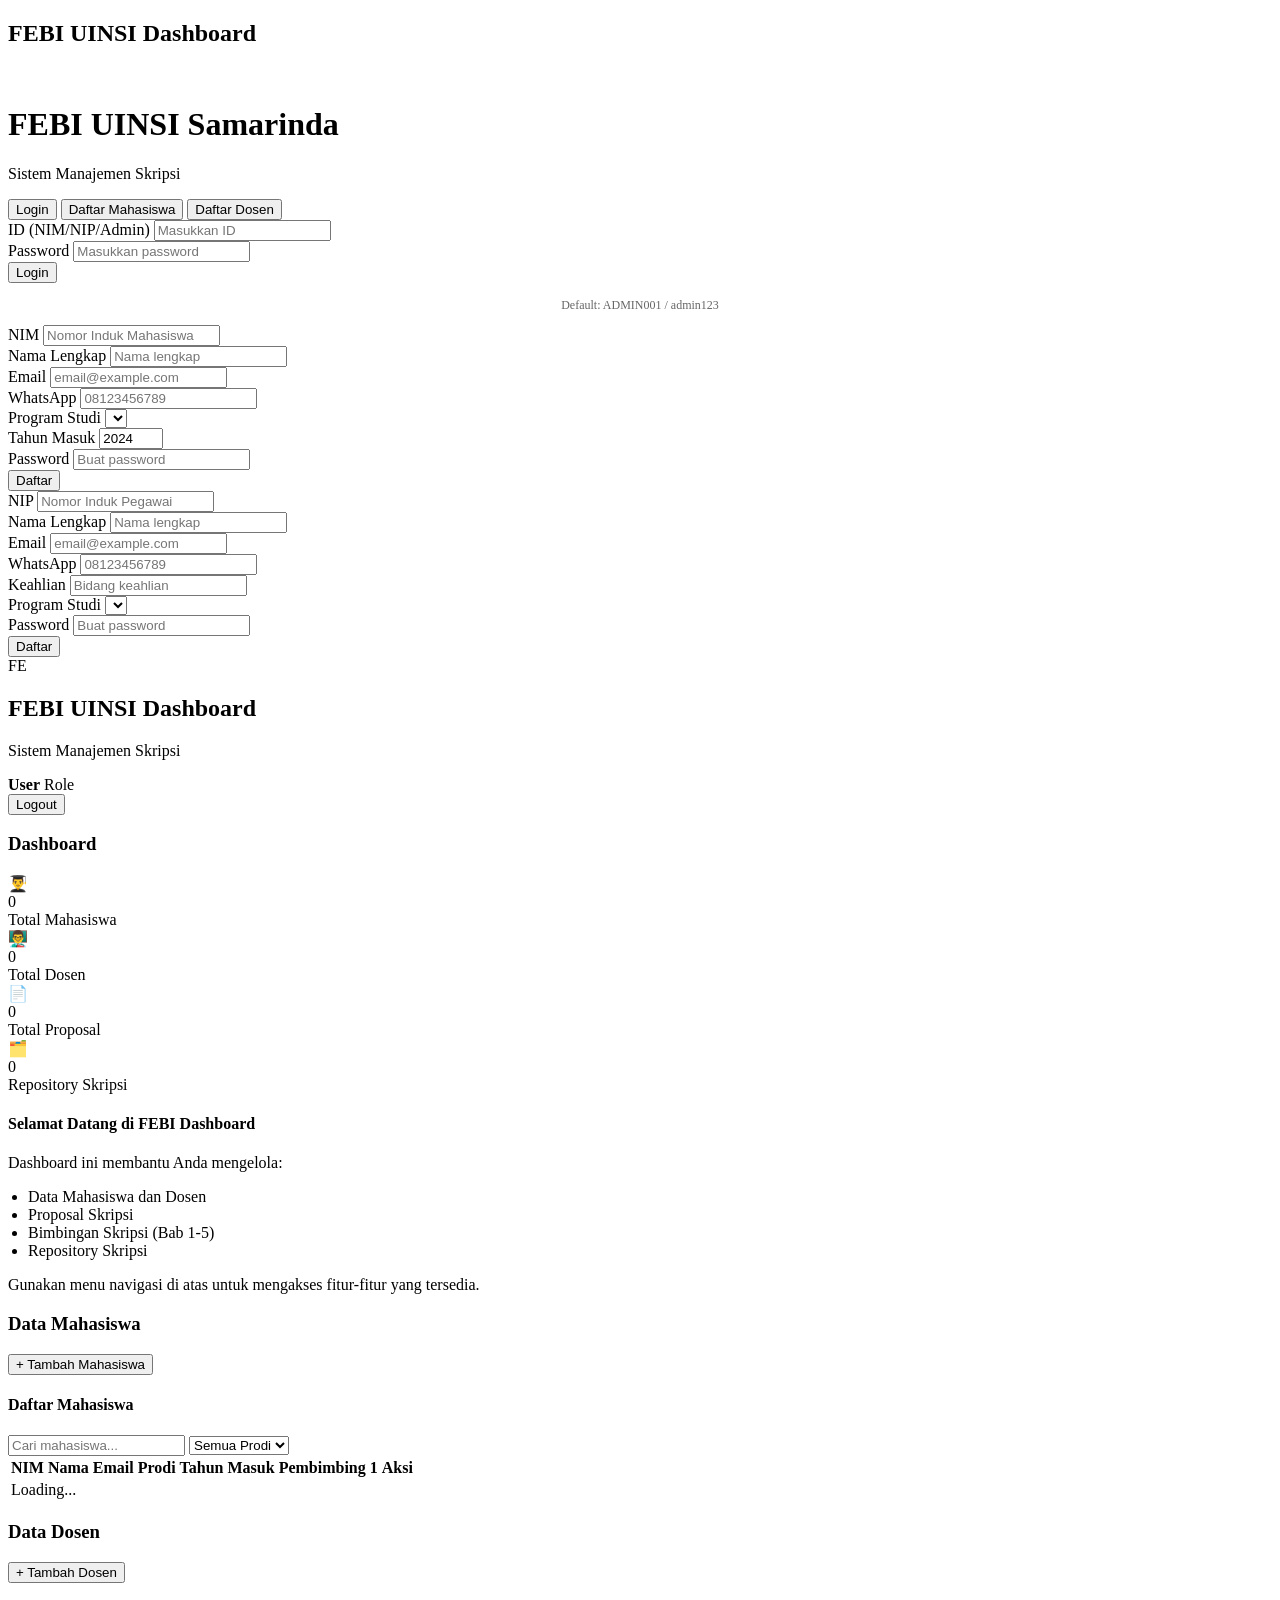
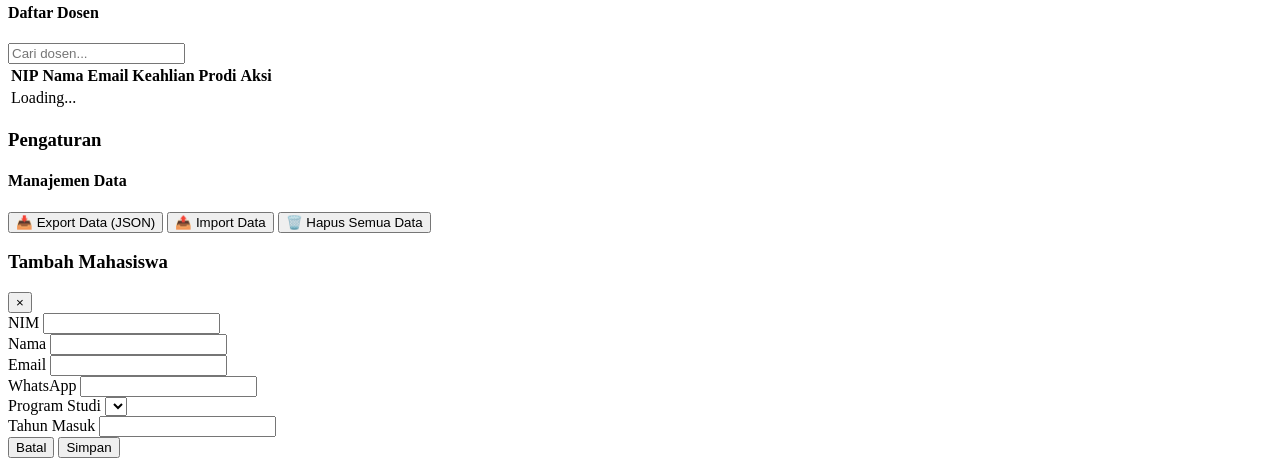
==== index.html @ d827541f "Add files via upload" ====
<!DOCTYPE html>
<html lang="id">
<head>
  <meta charset="UTF-8">
  <meta name="viewport" content="width=device-width, initial-scale=1.0">
  <title>FEBI Dashboard - Sistem Manajemen Skripsi</title>
  <link rel="stylesheet" href="css/style.css">
</head>
<body>

<!-- Loading Screen -->
<div id="loadingScreen">
  <div class="spinner"></div>
  <h2>FEBI UINSI Dashboard</h2>
  <p style="color:white; margin-top:10px;">Loading...</p>
</div>

<!-- Login Section -->
<div id="loginSection">
  <div class="login-container">
    <div class="login-header">
      <h1>FEBI UINSI Samarinda</h1>
      <p>Sistem Manajemen Skripsi</p>
    </div>
    
    <div class="login-tabs">
      <button class="tab-button active" data-tab="loginForm">Login</button>
      <button class="tab-button" data-tab="registerMahasiswaForm">Daftar Mahasiswa</button>
      <button class="tab-button" data-tab="registerDosenForm">Daftar Dosen</button>
    </div>
    
    <div class="login-content">
      <!-- Login Form -->
      <form id="loginForm" class="form-section active">
        <div id="loginAlert" class="alert"></div>
        <div class="form-group">
          <label>ID (NIM/NIP/Admin)</label>
          <input type="text" id="loginId" required placeholder="Masukkan ID">
        </div>
        <div class="form-group">
          <label>Password</label>
          <input type="password" id="loginPassword" required placeholder="Masukkan password">
        </div>
        <button type="submit" class="btn btn-primary">Login</button>
        <p style="font-size:12px; color:#666; margin-top:15px; text-align:center;">
          Default: ADMIN001 / admin123
        </p>
      </form>
      
      <!-- Register Mahasiswa Form -->
      <form id="registerMahasiswaForm" class="form-section">
        <div id="registerMahasiswaAlert" class="alert"></div>
        <div class="form-group">
          <label>NIM</label>
          <input type="text" name="id" required placeholder="Nomor Induk Mahasiswa">
        </div>
        <div class="form-group">
          <label>Nama Lengkap</label>
          <input type="text" name="nama" required placeholder="Nama lengkap">
        </div>
        <div class="form-group">
          <label>Email</label>
          <input type="email" name="email" required placeholder="email@example.com">
        </div>
        <div class="form-group">
          <label>WhatsApp</label>
          <input type="text" name="wa" required placeholder="08123456789">
        </div>
        <div class="form-group">
          <label>Program Studi</label>
          <select name="prodi" required id="prodiSelectMhs"></select>
        </div>
        <div class="form-group">
          <label>Tahun Masuk</label>
          <input type="number" name="tahunMasuk" required value="2024" min="2020" max="2030">
        </div>
        <div class="form-group">
          <label>Password</label>
          <input type="password" name="password" required placeholder="Buat password">
        </div>
        <button type="submit" class="btn btn-primary">Daftar</button>
      </form>
      
      <!-- Register Dosen Form -->
      <form id="registerDosenForm" class="form-section">
        <div id="registerDosenAlert" class="alert"></div>
        <div class="form-group">
          <label>NIP</label>
          <input type="text" name="id" required placeholder="Nomor Induk Pegawai">
        </div>
        <div class="form-group">
          <label>Nama Lengkap</label>
          <input type="text" name="nama" required placeholder="Nama lengkap">
        </div>
        <div class="form-group">
          <label>Email</label>
          <input type="email" name="email" required placeholder="email@example.com">
        </div>
        <div class="form-group">
          <label>WhatsApp</label>
          <input type="text" name="wa" required placeholder="08123456789">
        </div>
        <div class="form-group">
          <label>Keahlian</label>
          <input type="text" name="keahlian" required placeholder="Bidang keahlian">
        </div>
        <div class="form-group">
          <label>Program Studi</label>
          <select name="prodi" required id="prodiSelectDosen"></select>
        </div>
        <div class="form-group">
          <label>Password</label>
          <input type="password" name="password" required placeholder="Buat password">
        </div>
        <button type="submit" class="btn btn-primary">Daftar</button>
      </form>
    </div>
  </div>
</div>

<!-- Dashboard Section -->
<div id="dashboardSection">
  <!-- Header -->
  <div class="dashboard-header">
    <div class="header-content">
      <div class="header-left">
        <div class="logo">FE</div>
        <div class="header-title">
          <h2>FEBI UINSI Dashboard</h2>
          <p>Sistem Manajemen Skripsi</p>
        </div>
      </div>
      <div class="header-right">
        <div class="user-info">
          <strong id="userName">User</strong>
          <span id="userRole">Role</span>
        </div>
        <button class="btn btn-danger btn-sm" id="logoutBtn">Logout</button>
      </div>
    </div>
  </div>
  
  <!-- Navigation -->
  <div class="dashboard-nav">
    <div class="nav-content">
      <ul class="nav-menu" id="navMenu">
        <!-- Dynamic menu items -->
      </ul>
    </div>
  </div>
  
  <!-- Main Content -->
  <div class="dashboard-main">
    
    <!-- Home Section -->
    <div id="section-home" class="content-section active">
      <div class="section-header">
        <h3>Dashboard</h3>
      </div>
      
      <div class="stats-grid">
        <div class="stat-card">
          <div class="stat-header">
            <div class="stat-icon primary">👨‍🎓</div>
          </div>
          <div class="stat-value" id="statMahasiswa">0</div>
          <div class="stat-label">Total Mahasiswa</div>
        </div>
        
        <div class="stat-card">
          <div class="stat-header">
            <div class="stat-icon success">👨‍🏫</div>
          </div>
          <div class="stat-value" id="statDosen">0</div>
          <div class="stat-label">Total Dosen</div>
        </div>
        
        <div class="stat-card">
          <div class="stat-header">
            <div class="stat-icon info">📄</div>
          </div>
          <div class="stat-value" id="statProposal">0</div>
          <div class="stat-label">Total Proposal</div>
        </div>
        
        <div class="stat-card">
          <div class="stat-header">
            <div class="stat-icon primary">🗂️</div>
          </div>
          <div class="stat-value" id="statRepository">0</div>
          <div class="stat-label">Repository Skripsi</div>
        </div>
      </div>
      
      <div class="card">
        <div class="card-header">
          <h4>Selamat Datang di FEBI Dashboard</h4>
        </div>
        <div class="card-body">
          <p>Dashboard ini membantu Anda mengelola:</p>
          <ul style="margin:15px 0; padding-left:20px;">
            <li>Data Mahasiswa dan Dosen</li>
            <li>Proposal Skripsi</li>
            <li>Bimbingan Skripsi (Bab 1-5)</li>
            <li>Repository Skripsi</li>
          </ul>
          <p>Gunakan menu navigasi di atas untuk mengakses fitur-fitur yang tersedia.</p>
        </div>
      </div>
    </div>
    
    <!-- Mahasiswa Section -->
    <div id="section-mahasiswa" class="content-section">
      <div class="section-header">
        <h3>Data Mahasiswa</h3>
        <button class="btn btn-primary" onclick="addMahasiswa()">+ Tambah Mahasiswa</button>
      </div>
      
      <div class="card">
        <div class="card-header">
          <h4>Daftar Mahasiswa</h4>
        </div>
        <div class="card-body">
          <div class="search-bar">
            <input type="text" placeholder="Cari mahasiswa..." id="searchMahasiswa">
            <select id="filterProdi">
              <option value="">Semua Prodi</option>
            </select>
          </div>
          
          <div class="table-responsive">
            <table>
              <thead>
                <tr>
                  <th>NIM</th>
                  <th>Nama</th>
                  <th>Email</th>
                  <th>Prodi</th>
                  <th>Tahun Masuk</th>
                  <th>Pembimbing 1</th>
                  <th>Aksi</th>
                </tr>
              </thead>
              <tbody id="mahasiswaTableBody">
                <tr><td colspan="7" class="text-center">Loading...</td></tr>
              </tbody>
            </table>
          </div>
        </div>
      </div>
    </div>
    
    <!-- Dosen Section -->
    <div id="section-dosen" class="content-section">
      <div class="section-header">
        <h3>Data Dosen</h3>
        <button class="btn btn-primary" onclick="addDosen()">+ Tambah Dosen</button>
      </div>
      
      <div class="card">
        <div class="card-header">
          <h4>Daftar Dosen</h4>
        </div>
        <div class="card-body">
          <div class="search-bar">
            <input type="text" placeholder="Cari dosen..." id="searchDosen">
          </div>
          
          <div class="table-responsive">
            <table>
              <thead>
                <tr>
                  <th>NIP</th>
                  <th>Nama</th>
                  <th>Email</th>
                  <th>Keahlian</th>
                  <th>Prodi</th>
                  <th>Aksi</th>
                </tr>
              </thead>
              <tbody id="dosenTableBody">
                <tr><td colspan="6" class="text-center">Loading...</td></tr>
              </tbody>
            </table>
          </div>
        </div>
      </div>
    </div>
    
    <!-- Settings Section -->
    <div id="section-settings" class="content-section">
      <div class="section-header">
        <h3>Pengaturan</h3>
      </div>
      
      <div class="card">
        <div class="card-header">
          <h4>Manajemen Data</h4>
        </div>
        <div class="card-body">
          <button class="btn btn-success mb-2" onclick="exportData()">📥 Export Data (JSON)</button>
          <button class="btn btn-primary mb-2" onclick="importData()">📤 Import Data</button>
          <button class="btn btn-danger" onclick="clearAllData()">🗑️ Hapus Semua Data</button>
          <input type="file" id="importFile" accept=".json" style="display:none;" onchange="handleImport(event)">
        </div>
      </div>
    </div>
    
  </div>
</div>

<!-- Modals -->
<div id="mahasiswaModal" class="modal">
  <div class="modal-content">
    <div class="modal-header">
      <h3 id="mahasiswaModalTitle">Tambah Mahasiswa</h3>
      <button class="close-modal" onclick="hideModal('mahasiswaModal')">×</button>
    </div>
    <form id="mahasiswaForm">
      <div class="modal-body">
        <div class="form-group">
          <label>NIM</label>
          <input type="text" name="nim" required>
        </div>
        <div class="form-group">
          <label>Nama</label>
          <input type="text" name="nama" required>
        </div>
        <div class="form-group">
          <label>Email</label>
          <input type="email" name="email" required>
        </div>
        <div class="form-group">
          <label>WhatsApp</label>
          <input type="text" name="wa" required>
        </div>
        <div class="form-group">
          <label>Program Studi</label>
          <select name="prodi" required id="prodiSelectModal"></select>
        </div>
        <div class="form-group">
          <label>Tahun Masuk</label>
          <input type="number" name="tahunMasuk" required>
        </div>
      </div>
      <div class="modal-footer">
        <button type="button" class="btn btn-secondary" onclick="hideModal('mahasiswaModal')">Batal</button>
        <button type="submit" class="btn btn-primary">Simpan</button>
      </div>
    </form>
  </div>
</div>

<!-- Scripts -->
<script src="js/config.js"></script>
<script src="js/storage.js"></script>
<script src="js/app.js"></script>
<script>
// Populate program studi dropdowns
document.addEventListener('DOMContentLoaded', () => {
  const selects = ['prodiSelectMhs', 'prodiSelectDosen', 'prodiSelectModal', 'filterProdi'];
  selects.forEach(id => {
    const select = document.getElementById(id);
    if (select && id !== 'filterProdi') {
      CONFIG.programs.forEach(prog => {
        const option = document.createElement('option');
        option.value = prog;
        option.textContent = prog;
        select.appendChild(option);
      });
    } else if (select && id === 'filterProdi') {
      CONFIG.programs.forEach(prog => {
        const option = document.createElement('option');
        option.value = prog;
        option.textContent = prog;
        select.appendChild(option);
      });
    }
  });
});

// Export/Import functions
function exportData() {
  storage.exportJSON();
}

function importData() {
  document.getElementById('importFile').click();
}

async function handleImport(event) {
  const file = event.target.files[0];
  if (!file) return;
  
  try {
    await storage.importJSON(file);
    alert('Data berhasil diimport!');
    location.reload();
  } catch (error) {
    alert('Error import data: ' + error.message);
  }
}

function clearAllData() {
  if (confirm('PERINGATAN: Ini akan menghapus SEMUA data! Yakin?')) {
    if (confirm('Konfirmasi sekali lagi. Data tidak bisa dikembalikan!')) {
      storage.clear();
      alert('Semua data telah dihapus. Halaman akan reload.');
      location.reload();
    }
  }
}
</script>

</body>
</html>
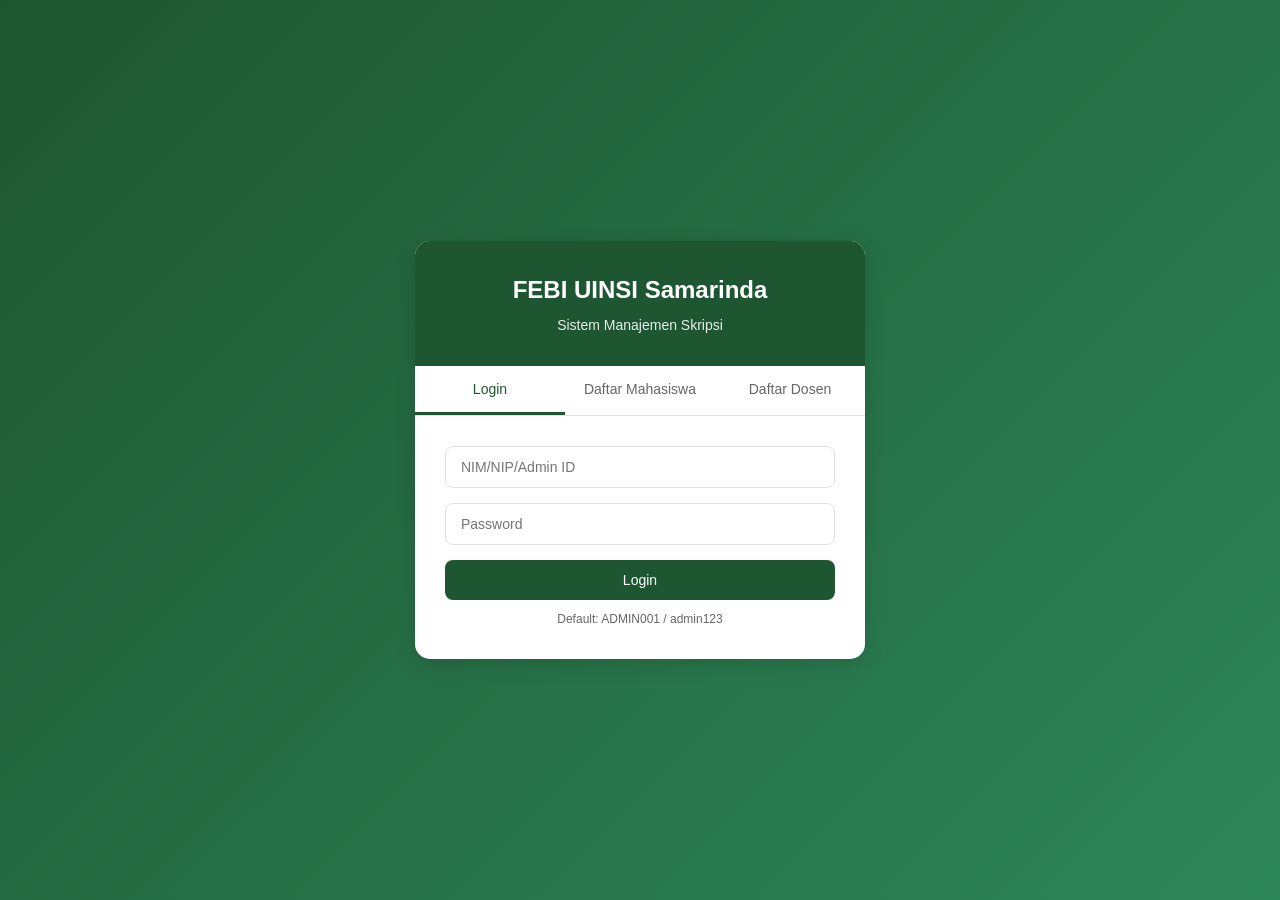
==== commit 8c6a4a0e: "Add files via upload" ====
--- a/index.html
+++ b/index.html
@@ -1,416 +1,239 @@
 <!DOCTYPE html>
 <html lang="id">
 <head>
-  <meta charset="UTF-8">
-  <meta name="viewport" content="width=device-width, initial-scale=1.0">
-  <title>FEBI Dashboard - Sistem Manajemen Skripsi</title>
-  <link rel="stylesheet" href="css/style.css">
+<meta charset="UTF-8">
+<meta name="viewport" content="width=device-width, initial-scale=1.0">
+<title>FEBI Dashboard - Sistem Manajemen Skripsi</title>
+<link rel="stylesheet" href="style.css">
 </head>
 <body>
 
-<!-- Loading Screen -->
-<div id="loadingScreen">
-  <div class="spinner"></div>
-  <h2>FEBI UINSI Dashboard</h2>
-  <p style="color:white; margin-top:10px;">Loading...</p>
-</div>
-
-<!-- Login Section -->
-<div id="loginSection">
-  <div class="login-container">
-    <div class="login-header">
-      <h1>FEBI UINSI Samarinda</h1>
-      <p>Sistem Manajemen Skripsi</p>
-    </div>
-    
-    <div class="login-tabs">
-      <button class="tab-button active" data-tab="loginForm">Login</button>
-      <button class="tab-button" data-tab="registerMahasiswaForm">Daftar Mahasiswa</button>
-      <button class="tab-button" data-tab="registerDosenForm">Daftar Dosen</button>
-    </div>
-    
-    <div class="login-content">
-      <!-- Login Form -->
-      <form id="loginForm" class="form-section active">
-        <div id="loginAlert" class="alert"></div>
-        <div class="form-group">
-          <label>ID (NIM/NIP/Admin)</label>
-          <input type="text" id="loginId" required placeholder="Masukkan ID">
-        </div>
-        <div class="form-group">
-          <label>Password</label>
-          <input type="password" id="loginPassword" required placeholder="Masukkan password">
-        </div>
-        <button type="submit" class="btn btn-primary">Login</button>
-        <p style="font-size:12px; color:#666; margin-top:15px; text-align:center;">
-          Default: ADMIN001 / admin123
-        </p>
-      </form>
-      
-      <!-- Register Mahasiswa Form -->
-      <form id="registerMahasiswaForm" class="form-section">
-        <div id="registerMahasiswaAlert" class="alert"></div>
-        <div class="form-group">
-          <label>NIM</label>
-          <input type="text" name="id" required placeholder="Nomor Induk Mahasiswa">
-        </div>
-        <div class="form-group">
-          <label>Nama Lengkap</label>
-          <input type="text" name="nama" required placeholder="Nama lengkap">
-        </div>
-        <div class="form-group">
-          <label>Email</label>
-          <input type="email" name="email" required placeholder="email@example.com">
-        </div>
-        <div class="form-group">
-          <label>WhatsApp</label>
-          <input type="text" name="wa" required placeholder="08123456789">
-        </div>
-        <div class="form-group">
-          <label>Program Studi</label>
-          <select name="prodi" required id="prodiSelectMhs"></select>
-        </div>
-        <div class="form-group">
-          <label>Tahun Masuk</label>
-          <input type="number" name="tahunMasuk" required value="2024" min="2020" max="2030">
-        </div>
-        <div class="form-group">
-          <label>Password</label>
-          <input type="password" name="password" required placeholder="Buat password">
-        </div>
-        <button type="submit" class="btn btn-primary">Daftar</button>
-      </form>
-      
-      <!-- Register Dosen Form -->
-      <form id="registerDosenForm" class="form-section">
-        <div id="registerDosenAlert" class="alert"></div>
-        <div class="form-group">
-          <label>NIP</label>
-          <input type="text" name="id" required placeholder="Nomor Induk Pegawai">
-        </div>
-        <div class="form-group">
-          <label>Nama Lengkap</label>
-          <input type="text" name="nama" required placeholder="Nama lengkap">
-        </div>
-        <div class="form-group">
-          <label>Email</label>
-          <input type="email" name="email" required placeholder="email@example.com">
-        </div>
-        <div class="form-group">
-          <label>WhatsApp</label>
-          <input type="text" name="wa" required placeholder="08123456789">
-        </div>
-        <div class="form-group">
-          <label>Keahlian</label>
-          <input type="text" name="keahlian" required placeholder="Bidang keahlian">
-        </div>
-        <div class="form-group">
-          <label>Program Studi</label>
-          <select name="prodi" required id="prodiSelectDosen"></select>
-        </div>
-        <div class="form-group">
-          <label>Password</label>
-          <input type="password" name="password" required placeholder="Buat password">
-        </div>
-        <button type="submit" class="btn btn-primary">Daftar</button>
-      </form>
-    </div>
-  </div>
-</div>
-
-<!-- Dashboard Section -->
-<div id="dashboardSection">
-  <!-- Header -->
-  <div class="dashboard-header">
-    <div class="header-content">
-      <div class="header-left">
-        <div class="logo">FE</div>
-        <div class="header-title">
-          <h2>FEBI UINSI Dashboard</h2>
-          <p>Sistem Manajemen Skripsi</p>
-        </div>
-      </div>
-      <div class="header-right">
-        <div class="user-info">
-          <strong id="userName">User</strong>
-          <span id="userRole">Role</span>
-        </div>
-        <button class="btn btn-danger btn-sm" id="logoutBtn">Logout</button>
-      </div>
-    </div>
-  </div>
-  
-  <!-- Navigation -->
-  <div class="dashboard-nav">
-    <div class="nav-content">
-      <ul class="nav-menu" id="navMenu">
-        <!-- Dynamic menu items -->
-      </ul>
-    </div>
-  </div>
-  
-  <!-- Main Content -->
-  <div class="dashboard-main">
-    
-    <!-- Home Section -->
-    <div id="section-home" class="content-section active">
-      <div class="section-header">
-        <h3>Dashboard</h3>
-      </div>
-      
-      <div class="stats-grid">
-        <div class="stat-card">
-          <div class="stat-header">
-            <div class="stat-icon primary">👨‍🎓</div>
-          </div>
-          <div class="stat-value" id="statMahasiswa">0</div>
-          <div class="stat-label">Total Mahasiswa</div>
-        </div>
-        
-        <div class="stat-card">
-          <div class="stat-header">
-            <div class="stat-icon success">👨‍🏫</div>
-          </div>
-          <div class="stat-value" id="statDosen">0</div>
-          <div class="stat-label">Total Dosen</div>
-        </div>
-        
-        <div class="stat-card">
-          <div class="stat-header">
-            <div class="stat-icon info">📄</div>
-          </div>
-          <div class="stat-value" id="statProposal">0</div>
-          <div class="stat-label">Total Proposal</div>
-        </div>
-        
-        <div class="stat-card">
-          <div class="stat-header">
-            <div class="stat-icon primary">🗂️</div>
-          </div>
-          <div class="stat-value" id="statRepository">0</div>
-          <div class="stat-label">Repository Skripsi</div>
-        </div>
-      </div>
-      
-      <div class="card">
-        <div class="card-header">
-          <h4>Selamat Datang di FEBI Dashboard</h4>
-        </div>
-        <div class="card-body">
-          <p>Dashboard ini membantu Anda mengelola:</p>
-          <ul style="margin:15px 0; padding-left:20px;">
-            <li>Data Mahasiswa dan Dosen</li>
-            <li>Proposal Skripsi</li>
-            <li>Bimbingan Skripsi (Bab 1-5)</li>
-            <li>Repository Skripsi</li>
-          </ul>
-          <p>Gunakan menu navigasi di atas untuk mengakses fitur-fitur yang tersedia.</p>
-        </div>
-      </div>
-    </div>
-    
-    <!-- Mahasiswa Section -->
-    <div id="section-mahasiswa" class="content-section">
-      <div class="section-header">
-        <h3>Data Mahasiswa</h3>
-        <button class="btn btn-primary" onclick="addMahasiswa()">+ Tambah Mahasiswa</button>
-      </div>
-      
-      <div class="card">
-        <div class="card-header">
-          <h4>Daftar Mahasiswa</h4>
-        </div>
-        <div class="card-body">
-          <div class="search-bar">
-            <input type="text" placeholder="Cari mahasiswa..." id="searchMahasiswa">
-            <select id="filterProdi">
-              <option value="">Semua Prodi</option>
-            </select>
-          </div>
-          
-          <div class="table-responsive">
-            <table>
-              <thead>
-                <tr>
-                  <th>NIM</th>
-                  <th>Nama</th>
-                  <th>Email</th>
-                  <th>Prodi</th>
-                  <th>Tahun Masuk</th>
-                  <th>Pembimbing 1</th>
-                  <th>Aksi</th>
-                </tr>
-              </thead>
-              <tbody id="mahasiswaTableBody">
-                <tr><td colspan="7" class="text-center">Loading...</td></tr>
-              </tbody>
-            </table>
-          </div>
-        </div>
-      </div>
-    </div>
-    
-    <!-- Dosen Section -->
-    <div id="section-dosen" class="content-section">
-      <div class="section-header">
-        <h3>Data Dosen</h3>
-        <button class="btn btn-primary" onclick="addDosen()">+ Tambah Dosen</button>
-      </div>
-      
-      <div class="card">
-        <div class="card-header">
-          <h4>Daftar Dosen</h4>
-        </div>
-        <div class="card-body">
-          <div class="search-bar">
-            <input type="text" placeholder="Cari dosen..." id="searchDosen">
-          </div>
-          
-          <div class="table-responsive">
-            <table>
-              <thead>
-                <tr>
-                  <th>NIP</th>
-                  <th>Nama</th>
-                  <th>Email</th>
-                  <th>Keahlian</th>
-                  <th>Prodi</th>
-                  <th>Aksi</th>
-                </tr>
-              </thead>
-              <tbody id="dosenTableBody">
-                <tr><td colspan="6" class="text-center">Loading...</td></tr>
-              </tbody>
-            </table>
-          </div>
-        </div>
-      </div>
-    </div>
-    
-    <!-- Settings Section -->
-    <div id="section-settings" class="content-section">
-      <div class="section-header">
-        <h3>Pengaturan</h3>
-      </div>
-      
-      <div class="card">
-        <div class="card-header">
-          <h4>Manajemen Data</h4>
-        </div>
-        <div class="card-body">
-          <button class="btn btn-success mb-2" onclick="exportData()">📥 Export Data (JSON)</button>
-          <button class="btn btn-primary mb-2" onclick="importData()">📤 Import Data</button>
-          <button class="btn btn-danger" onclick="clearAllData()">🗑️ Hapus Semua Data</button>
-          <input type="file" id="importFile" accept=".json" style="display:none;" onchange="handleImport(event)">
-        </div>
-      </div>
-    </div>
-    
-  </div>
+<!-- Loading -->
+<div id="loading">
+<div class="spinner"></div>
+<h2>FEBI UINSI Dashboard</h2>
+</div>
+
+<!-- Login -->
+<div id="loginPage">
+<div class="login-box">
+<div class="login-header">
+<h1>FEBI UINSI Samarinda</h1>
+<p>Sistem Manajemen Skripsi</p>
+</div>
+<div class="tabs">
+<button class="tab active" onclick="showTab('login')">Login</button>
+<button class="tab" onclick="showTab('regMhs')">Daftar Mahasiswa</button>
+<button class="tab" onclick="showTab('regDosen')">Daftar Dosen</button>
+</div>
+<div class="tab-content">
+<!-- Login -->
+<form id="loginForm" class="tab-panel active">
+<div id="loginAlert"></div>
+<input type="text" id="loginId" placeholder="NIM/NIP/Admin ID" required>
+<input type="password" id="loginPass" placeholder="Password" required>
+<button type="submit">Login</button>
+<small>Default: ADMIN001 / admin123</small>
+</form>
+<!-- Register Mahasiswa -->
+<form id="regMhsForm" class="tab-panel">
+<div id="regMhsAlert"></div>
+<input type="text" name="nim" placeholder="NIM" required>
+<input type="text" name="nama" placeholder="Nama Lengkap" required>
+<input type="email" name="email" placeholder="Email" required>
+<input type="text" name="wa" placeholder="WhatsApp" required>
+<select name="prodi" required id="prodiMhs"></select>
+<input type="number" name="tahun" placeholder="Tahun Masuk" value="2024" required>
+<input type="password" name="pass" placeholder="Password" required>
+<button type="submit">Daftar</button>
+</form>
+<!-- Register Dosen -->
+<form id="regDosenForm" class="tab-panel">
+<div id="regDosenAlert"></div>
+<input type="text" name="nip" placeholder="NIP" required>
+<input type="text" name="nama" placeholder="Nama Lengkap" required>
+<input type="email" name="email" placeholder="Email" required>
+<input type="text" name="wa" placeholder="WhatsApp" required>
+<input type="text" name="keahlian" placeholder="Bidang Keahlian" required>
+<select name="prodi" required id="prodiDosen"></select>
+<input type="password" name="pass" placeholder="Password" required>
+<button type="submit">Daftar</button>
+</form>
+</div>
+</div>
+</div>
+
+<!-- Dashboard -->
+<div id="dashboardPage" class="hidden">
+<!-- Header -->
+<div class="header">
+<div class="header-left">
+<div class="logo">FE</div>
+<div>
+<h2>FEBI UINSI Dashboard</h2>
+<p>Sistem Manajemen Skripsi</p>
+</div>
+</div>
+<div class="header-right">
+<div class="user-info">
+<strong id="userName"></strong>
+<span id="userRole"></span>
+</div>
+<button onclick="logout()" class="btn-danger">Logout</button>
+</div>
+</div>
+
+<!-- Nav -->
+<div class="nav">
+<ul id="navMenu"></ul>
+</div>
+
+<!-- Main -->
+<div class="main">
+<!-- Home -->
+<div id="sec-home" class="section active">
+<h3>Dashboard</h3>
+<div class="stats">
+<div class="stat-card">
+<div class="stat-icon">👨‍🎓</div>
+<div class="stat-value" id="statMhs">0</div>
+<div class="stat-label">Mahasiswa</div>
+</div>
+<div class="stat-card">
+<div class="stat-icon">👨‍🏫</div>
+<div class="stat-value" id="statDosen">0</div>
+<div class="stat-label">Dosen</div>
+</div>
+<div class="stat-card">
+<div class="stat-icon">📄</div>
+<div class="stat-value" id="statProposal">0</div>
+<div class="stat-label">Proposal</div>
+</div>
+<div class="stat-card">
+<div class="stat-icon">🗂️</div>
+<div class="stat-value" id="statRepo">0</div>
+<div class="stat-label">Repository</div>
+</div>
+</div>
+<div class="card">
+<h4>Selamat Datang!</h4>
+<p>Dashboard ini membantu mengelola data mahasiswa, dosen, proposal, bimbingan, dan repository skripsi.</p>
+</div>
+</div>
+
+<!-- Mahasiswa -->
+<div id="sec-mahasiswa" class="section">
+<div class="sec-header">
+<h3>Data Mahasiswa</h3>
+<button onclick="addMhs()" class="btn-primary">+ Tambah</button>
+</div>
+<div class="card">
+<input type="text" id="searchMhs" placeholder="Cari mahasiswa..." onkeyup="searchTable('mhsTable',this.value)">
+<table id="mhsTable">
+<thead>
+<tr><th>NIM</th><th>Nama</th><th>Email</th><th>Prodi</th><th>Tahun</th><th>Aksi</th></tr>
+</thead>
+<tbody id="mhsBody"></tbody>
+</table>
+</div>
+</div>
+
+<!-- Dosen -->
+<div id="sec-dosen" class="section">
+<div class="sec-header">
+<h3>Data Dosen</h3>
+<button onclick="addDosen()" class="btn-primary">+ Tambah</button>
+</div>
+<div class="card">
+<input type="text" id="searchDosen" placeholder="Cari dosen..." onkeyup="searchTable('dosenTable',this.value)">
+<table id="dosenTable">
+<thead>
+<tr><th>NIP</th><th>Nama</th><th>Email</th><th>Keahlian</th><th>Prodi</th><th>Aksi</th></tr>
+</thead>
+<tbody id="dosenBody"></tbody>
+</table>
+</div>
+</div>
+
+<!-- Proposal -->
+<div id="sec-proposal" class="section">
+<div class="sec-header">
+<h3>Proposal Skripsi</h3>
+<button onclick="addProposal()" class="btn-primary">+ Tambah</button>
+</div>
+<div class="card">
+<table id="proposalTable">
+<thead>
+<tr><th>NIM</th><th>Judul</th><th>Pembimbing 1</th><th>Pembimbing 2</th><th>Status</th><th>Aksi</th></tr>
+</thead>
+<tbody id="proposalBody"></tbody>
+</table>
+</div>
+</div>
+
+<!-- Bimbingan -->
+<div id="sec-bimbingan" class="section">
+<div class="sec-header">
+<h3>Bimbingan Skripsi</h3>
+<button onclick="addBimbingan()" class="btn-primary">+ Tambah</button>
+</div>
+<div class="card">
+<table id="bimbinganTable">
+<thead>
+<tr><th>NIM</th><th>Judul</th><th>Current Bab</th><th>Progress</th><th>Status</th><th>Aksi</th></tr>
+</thead>
+<tbody id="bimbinganBody"></tbody>
+</table>
+</div>
+</div>
+
+<!-- Repository -->
+<div id="sec-repository" class="section">
+<div class="sec-header">
+<h3>Repository Skripsi</h3>
+<button onclick="addRepo()" class="btn-primary">+ Upload</button>
+</div>
+<div class="card">
+<input type="text" id="searchRepo" placeholder="Cari skripsi..." onkeyup="searchTable('repoTable',this.value)">
+<table id="repoTable">
+<thead>
+<tr><th>Tahun</th><th>Penulis</th><th>Judul</th><th>Prodi</th><th>Aksi</th></tr>
+</thead>
+<tbody id="repoBody"></tbody>
+</table>
+</div>
+</div>
+
+<!-- Settings -->
+<div id="sec-settings" class="section">
+<h3>Pengaturan</h3>
+<div class="card">
+<h4>Manajemen Data</h4>
+<button onclick="exportData()" class="btn-success">📥 Export Data</button>
+<button onclick="importData()" class="btn-primary">📤 Import Data</button>
+<button onclick="clearData()" class="btn-danger">🗑️ Hapus Semua</button>
+<input type="file" id="importFile" accept=".json" style="display:none">
+</div>
+</div>
+
+</div>
 </div>
 
 <!-- Modals -->
-<div id="mahasiswaModal" class="modal">
-  <div class="modal-content">
-    <div class="modal-header">
-      <h3 id="mahasiswaModalTitle">Tambah Mahasiswa</h3>
-      <button class="close-modal" onclick="hideModal('mahasiswaModal')">×</button>
-    </div>
-    <form id="mahasiswaForm">
-      <div class="modal-body">
-        <div class="form-group">
-          <label>NIM</label>
-          <input type="text" name="nim" required>
-        </div>
-        <div class="form-group">
-          <label>Nama</label>
-          <input type="text" name="nama" required>
-        </div>
-        <div class="form-group">
-          <label>Email</label>
-          <input type="email" name="email" required>
-        </div>
-        <div class="form-group">
-          <label>WhatsApp</label>
-          <input type="text" name="wa" required>
-        </div>
-        <div class="form-group">
-          <label>Program Studi</label>
-          <select name="prodi" required id="prodiSelectModal"></select>
-        </div>
-        <div class="form-group">
-          <label>Tahun Masuk</label>
-          <input type="number" name="tahunMasuk" required>
-        </div>
-      </div>
-      <div class="modal-footer">
-        <button type="button" class="btn btn-secondary" onclick="hideModal('mahasiswaModal')">Batal</button>
-        <button type="submit" class="btn btn-primary">Simpan</button>
-      </div>
-    </form>
-  </div>
-</div>
-
-<!-- Scripts -->
-<script src="js/config.js"></script>
-<script src="js/storage.js"></script>
-<script src="js/app.js"></script>
-<script>
-// Populate program studi dropdowns
-document.addEventListener('DOMContentLoaded', () => {
-  const selects = ['prodiSelectMhs', 'prodiSelectDosen', 'prodiSelectModal', 'filterProdi'];
-  selects.forEach(id => {
-    const select = document.getElementById(id);
-    if (select && id !== 'filterProdi') {
-      CONFIG.programs.forEach(prog => {
-        const option = document.createElement('option');
-        option.value = prog;
-        option.textContent = prog;
-        select.appendChild(option);
-      });
-    } else if (select && id === 'filterProdi') {
-      CONFIG.programs.forEach(prog => {
-        const option = document.createElement('option');
-        option.value = prog;
-        option.textContent = prog;
-        select.appendChild(option);
-      });
-    }
-  });
-});
-
-// Export/Import functions
-function exportData() {
-  storage.exportJSON();
-}
-
-function importData() {
-  document.getElementById('importFile').click();
-}
-
-async function handleImport(event) {
-  const file = event.target.files[0];
-  if (!file) return;
-  
-  try {
-    await storage.importJSON(file);
-    alert('Data berhasil diimport!');
-    location.reload();
-  } catch (error) {
-    alert('Error import data: ' + error.message);
-  }
-}
-
-function clearAllData() {
-  if (confirm('PERINGATAN: Ini akan menghapus SEMUA data! Yakin?')) {
-    if (confirm('Konfirmasi sekali lagi. Data tidak bisa dikembalikan!')) {
-      storage.clear();
-      alert('Semua data telah dihapus. Halaman akan reload.');
-      location.reload();
-    }
-  }
-}
-</script>
+<div id="modal" class="modal">
+<div class="modal-content">
+<div class="modal-header">
+<h3 id="modalTitle"></h3>
+<button onclick="closeModal()">&times;</button>
+</div>
+<div class="modal-body" id="modalBody"></div>
+</div>
+</div>
+
+<script src="config.js"></script>
+<script src="storage.js"></script>
+<script src="app.js"></script>
+<script src="ui.js"></script>
 
 </body>
 </html>
--- a/style.css
+++ b/style.css
@@ -0,0 +1,114 @@
+:root{--primary:#1e5631;--success:#28a745;--danger:#dc3545;--warning:#ffc107;--light:#f8f9fa;--dark:#343a40;--border:#dee2e6}
+*{margin:0;padding:0;box-sizing:border-box}
+body{font-family:'Segoe UI',Tahoma,Geneva,Verdana,sans-serif;background:var(--light);color:var(--dark);line-height:1.6}
+.hidden{display:none!important}
+
+/* Loading */
+#loading{position:fixed;top:0;left:0;width:100%;height:100%;background:var(--primary);display:flex;flex-direction:column;justify-content:center;align-items:center;z-index:9999;transition:opacity 0.5s}
+#loading.hidden{opacity:0;pointer-events:none}
+.spinner{width:50px;height:50px;border:5px solid rgba(255,255,255,0.3);border-top-color:white;border-radius:50%;animation:spin 1s linear infinite}
+@keyframes spin{to{transform:rotate(360deg)}}
+#loading h2{color:white;margin-top:20px;font-size:24px}
+
+/* Login */
+#loginPage{min-height:100vh;display:flex;align-items:center;justify-content:center;background:linear-gradient(135deg,var(--primary),#2d8659);padding:20px}
+.login-box{background:white;border-radius:15px;box-shadow:0 4px 20px rgba(0,0,0,0.15);width:100%;max-width:450px}
+.login-header{background:var(--primary);color:white;padding:30px;text-align:center;border-radius:15px 15px 0 0}
+.login-header h1{font-size:24px;margin-bottom:5px}
+.login-header p{opacity:0.9;font-size:14px}
+.tabs{display:flex;border-bottom:1px solid var(--border)}
+.tab{flex:1;padding:15px;border:none;background:white;cursor:pointer;font-size:14px;font-weight:500;color:#666;border-bottom:3px solid transparent;transition:all 0.3s}
+.tab.active{color:var(--primary);border-bottom-color:var(--primary)}
+.tab:hover{background:var(--light)}
+.tab-content{padding:30px}
+.tab-panel{display:none}
+.tab-panel.active{display:block;animation:fadeIn 0.3s}
+@keyframes fadeIn{from{opacity:0;transform:translateY(10px)}to{opacity:1;transform:translateY(0)}}
+.tab-panel input,.tab-panel select{width:100%;padding:12px 15px;margin-bottom:15px;border:1px solid var(--border);border-radius:8px;font-size:14px}
+.tab-panel input:focus,.tab-panel select:focus{outline:none;border-color:var(--primary);box-shadow:0 0 0 3px rgba(30,86,49,0.1)}
+.tab-panel button{width:100%;padding:12px;background:var(--primary);color:white;border:none;border-radius:8px;font-size:14px;font-weight:500;cursor:pointer;transition:all 0.3s}
+.tab-panel button:hover{background:#143d21;transform:translateY(-2px)}
+.tab-panel small{display:block;text-align:center;color:#666;margin-top:10px;font-size:12px}
+
+/* Dashboard */
+#dashboardPage{min-height:100vh}
+.header{background:white;box-shadow:0 2px 10px rgba(0,0,0,0.1);padding:15px 20px;display:flex;justify-content:space-between;align-items:center;position:sticky;top:0;z-index:100}
+.header-left{display:flex;align-items:center;gap:15px}
+.logo{width:40px;height:40px;background:var(--primary);border-radius:8px;display:flex;align-items:center;justify-content:center;color:white;font-weight:bold}
+.header-left h2{font-size:18px;color:var(--primary)}
+.header-left p{font-size:12px;color:#666}
+.header-right{display:flex;align-items:center;gap:20px}
+.user-info{text-align:right}
+.user-info strong{display:block;font-size:14px}
+.user-info span{font-size:12px;color:#666}
+.nav{background:var(--primary);color:white}
+.nav ul{list-style:none;display:flex;gap:5px;padding:0 20px}
+.nav a{display:block;padding:15px 20px;color:white;text-decoration:none;font-size:14px;font-weight:500;transition:all 0.3s;border-radius:8px 8px 0 0;cursor:pointer}
+.nav a:hover{background:rgba(255,255,255,0.1)}
+.nav a.active{background:white;color:var(--primary)}
+.main{max-width:1400px;margin:0 auto;padding:30px 20px}
+.section{display:none}
+.section.active{display:block;animation:fadeIn 0.3s}
+.sec-header{display:flex;justify-content:space-between;align-items:center;margin-bottom:25px}
+.sec-header h3{font-size:24px}
+
+/* Stats */
+.stats{display:grid;grid-template-columns:repeat(auto-fit,minmax(250px,1fr));gap:20px;margin-bottom:30px}
+.stat-card{background:white;padding:25px;border-radius:12px;box-shadow:0 2px 10px rgba(0,0,0,0.1);transition:all 0.3s}
+.stat-card:hover{transform:translateY(-5px);box-shadow:0 4px 20px rgba(0,0,0,0.15)}
+.stat-icon{width:50px;height:50px;border-radius:10px;background:rgba(30,86,49,0.1);display:flex;align-items:center;justify-content:center;font-size:24px;margin-bottom:15px}
+.stat-value{font-size:32px;font-weight:bold;margin-bottom:5px}
+.stat-label{font-size:14px;color:#666}
+
+/* Card */
+.card{background:white;border-radius:12px;box-shadow:0 2px 10px rgba(0,0,0,0.1);padding:25px;margin-bottom:20px}
+.card h4{font-size:18px;margin-bottom:15px}
+.card input[type="text"]{width:100%;padding:12px 15px;border:1px solid var(--border);border-radius:8px;margin-bottom:15px;font-size:14px}
+
+/* Table */
+table{width:100%;border-collapse:collapse;font-size:14px}
+thead{background:var(--light)}
+th{padding:15px;text-align:left;font-weight:600;border-bottom:2px solid var(--border)}
+td{padding:15px;border-bottom:1px solid var(--border)}
+tbody tr{transition:all 0.3s}
+tbody tr:hover{background:rgba(30,86,49,0.05)}
+
+/* Buttons */
+.btn-primary{padding:8px 16px;background:var(--primary);color:white;border:none;border-radius:8px;font-size:14px;cursor:pointer;transition:all 0.3s}
+.btn-primary:hover{background:#143d21}
+.btn-success{padding:8px 16px;background:var(--success);color:white;border:none;border-radius:8px;font-size:14px;cursor:pointer;margin:5px}
+.btn-danger{padding:8px 16px;background:var(--danger);color:white;border:none;border-radius:8px;font-size:14px;cursor:pointer;margin:5px}
+.btn-sm{padding:6px 12px;font-size:13px}
+.badge{padding:4px 12px;border-radius:20px;font-size:12px;font-weight:500;display:inline-block}
+.badge-success{background:#d4edda;color:#155724}
+.badge-warning{background:#fff3cd;color:#856404}
+.badge-danger{background:#f8d7da;color:#721c24}
+
+/* Modal */
+.modal{display:none;position:fixed;top:0;left:0;width:100%;height:100%;background:rgba(0,0,0,0.5);z-index:1000}
+.modal.show{display:flex;align-items:center;justify-content:center}
+.modal-content{background:white;border-radius:12px;width:90%;max-width:600px;max-height:90vh;overflow-y:auto;animation:slideUp 0.3s}
+@keyframes slideUp{from{opacity:0;transform:translateY(50px)}to{opacity:1;transform:translateY(0)}}
+.modal-header{padding:20px 25px;border-bottom:1px solid var(--border);display:flex;justify-content:space-between;align-items:center}
+.modal-header h3{font-size:20px}
+.modal-header button{background:none;border:none;font-size:24px;color:#666;cursor:pointer;width:30px;height:30px}
+.modal-body{padding:25px}
+.modal-body input,.modal-body select,.modal-body textarea{width:100%;padding:12px 15px;margin-bottom:15px;border:1px solid var(--border);border-radius:8px;font-size:14px}
+.modal-body textarea{min-height:100px;resize:vertical}
+
+/* Alert */
+.alert{padding:12px 15px;border-radius:8px;margin-bottom:15px;display:none}
+.alert.show{display:block;animation:slideDown 0.3s}
+@keyframes slideDown{from{opacity:0;transform:translateY(-10px)}to{opacity:1;transform:translateY(0)}}
+.alert-success{background:#d4edda;color:#155724}
+.alert-error{background:#f8d7da;color:#721c24}
+
+/* Responsive */
+@media (max-width:768px){
+.header{flex-direction:column;gap:15px}
+.nav ul{flex-wrap:wrap}
+.stats{grid-template-columns:1fr}
+.sec-header{flex-direction:column;align-items:flex-start;gap:15px}
+table{font-size:12px}
+th,td{padding:10px}
+}
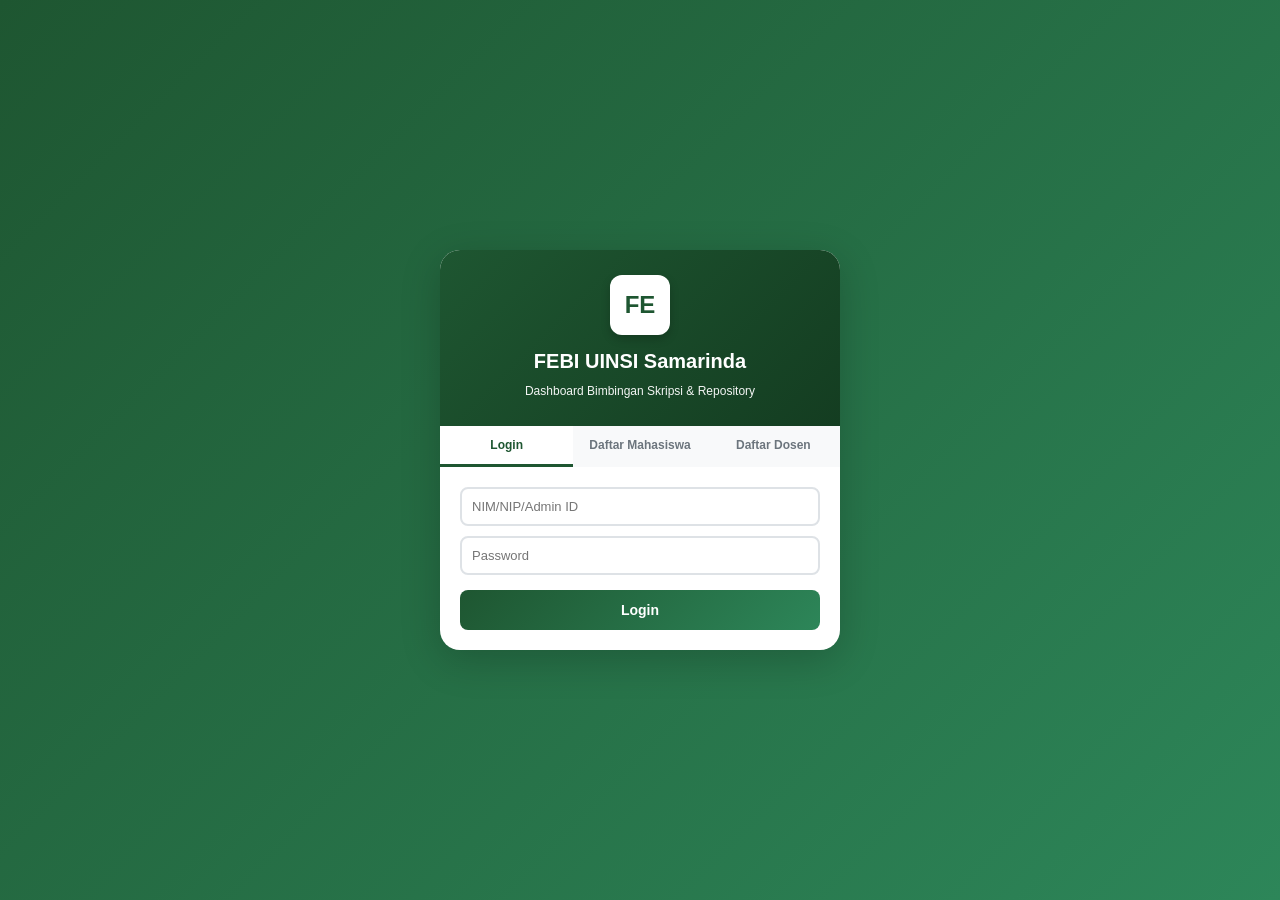
==== commit 1578359c: "Add files via upload" ====
--- a/index.html
+++ b/index.html
@@ -3,59 +3,198 @@
 <head>
 <meta charset="UTF-8">
 <meta name="viewport" content="width=device-width, initial-scale=1.0">
-<title>FEBI Dashboard - Sistem Manajemen Skripsi</title>
-<link rel="stylesheet" href="style.css">
+<title>Dashboard Bimbingan Skripsi & Repository - FEBI UINSI</title>
+<style>
+:root{--primary:#1e5631;--primary-light:#2d8659;--success:#28a745;--warning:#ffc107;--danger:#dc3545;--info:#17a2b8;--purple:#6f42c1;--orange:#fd7e14}
+*{margin:0;padding:0;box-sizing:border-box}
+body{font-family:'Segoe UI',Tahoma,sans-serif;background:linear-gradient(135deg,#f5f7fa 0%,#c3cfe2 100%);color:#212529;line-height:1.6;font-size:14px}
+.hidden{display:none!important}
+#loading{position:fixed;top:0;left:0;width:100%;height:100%;background:linear-gradient(135deg,var(--primary),var(--primary-light));display:flex;flex-direction:column;justify-content:center;align-items:center;z-index:9999;transition:opacity 0.5s}
+#loading.hidden{opacity:0;pointer-events:none}
+.spinner{width:50px;height:50px;border:5px solid rgba(255,255,255,0.3);border-top-color:white;border-radius:50%;animation:spin 1s linear infinite}
+@keyframes spin{to{transform:rotate(360deg)}}
+#loading h2{color:white;margin-top:15px;font-size:20px}
+#loginPage{min-height:100vh;display:flex;align-items:center;justify-content:center;padding:20px;background:linear-gradient(135deg,var(--primary),var(--primary-light))}
+.login-box{background:white;border-radius:20px;box-shadow:0 10px 40px rgba(0,0,0,0.2);width:100%;max-width:400px;overflow:hidden}
+.login-header{background:linear-gradient(135deg,var(--primary),#143d21);color:white;padding:25px;text-align:center}
+.login-header .logo{width:60px;height:60px;margin:0 auto 10px;background:white;border-radius:12px;display:flex;align-items:center;justify-content:center;font-weight:bold;color:var(--primary);font-size:24px;box-shadow:0 4px 10px rgba(0,0,0,0.2)}
+.login-header h1{font-size:20px;margin-bottom:5px;font-weight:700}
+.login-header p{font-size:12px;opacity:0.95}
+.tabs{display:flex;background:#f8f9fa}
+.tab{flex:1;padding:12px;border:none;background:transparent;cursor:pointer;font-size:12px;font-weight:600;color:#6c757d;border-bottom:3px solid transparent;transition:all 0.3s}
+.tab.active{color:var(--primary);border-bottom-color:var(--primary);background:white}
+.tab:hover:not(.active){background:rgba(30,86,49,0.05)}
+.tab-content{padding:20px}
+.tab-panel{display:none}
+.tab-panel.active{display:block;animation:fadeIn 0.3s}
+@keyframes fadeIn{from{opacity:0;transform:translateY(10px)}to{opacity:1;transform:translateY(0)}}
+.tab-panel input,.tab-panel select{width:100%;padding:10px;margin-bottom:10px;border:2px solid #dee2e6;border-radius:8px;font-size:13px;transition:all 0.3s}
+.tab-panel input:focus,.tab-panel select:focus{outline:none;border-color:var(--primary);box-shadow:0 0 0 3px rgba(30,86,49,0.1)}
+.tab-panel button{width:100%;padding:12px;background:linear-gradient(135deg,var(--primary),var(--primary-light));color:white;border:none;border-radius:8px;font-size:14px;font-weight:600;cursor:pointer;transition:all 0.3s;margin-top:5px}
+.tab-panel button:hover{transform:translateY(-2px);box-shadow:0 5px 15px rgba(30,86,49,0.3)}
+#dashboardPage{min-height:100vh;display:none}
+#dashboardPage.active{display:block}
+.header{background:linear-gradient(135deg,var(--primary),#143d21);color:white;padding:12px 0;box-shadow:0 2px 10px rgba(0,0,0,0.1);position:sticky;top:0;z-index:100}
+.header-content{max-width:1400px;margin:0 auto;padding:0 15px;display:flex;justify-content:space-between;align-items:center}
+.header-left{display:flex;align-items:center;gap:10px}
+.header .logo{width:40px;height:40px;background:white;border-radius:8px;display:flex;align-items:center;justify-content:center;font-weight:bold;color:var(--primary);font-size:18px}
+.header-title h2{font-size:16px;font-weight:700;margin-bottom:2px}
+.header-title p{font-size:10px;opacity:0.9}
+.user-info{text-align:right}
+.user-info strong{display:block;font-size:12px}
+.user-info span{font-size:10px;opacity:0.85;background:rgba(255,255,255,0.2);padding:2px 8px;border-radius:10px;margin-top:2px;display:inline-block}
+.btn-logout{padding:6px 12px;background:rgba(220,53,69,0.9);color:white;border:none;border-radius:6px;font-size:11px;font-weight:600;cursor:pointer;margin-left:10px}
+.stats{display:grid;grid-template-columns:repeat(auto-fit,minmax(160px,1fr));gap:10px;margin:15px;padding:0}
+.stat-card{background:white;border-radius:10px;padding:12px;box-shadow:0 2px 8px rgba(0,0,0,0.08);transition:all 0.3s;border-left:3px solid;position:relative;overflow:hidden}
+.stat-card::before{content:'';position:absolute;top:0;right:0;width:50px;height:50px;opacity:0.1;border-radius:50%;transform:translate(15px,-15px)}
+.stat-card:nth-child(1){border-left-color:var(--primary);background:linear-gradient(135deg,white,#f0f9f4)}
+.stat-card:nth-child(1)::before{background:var(--primary)}
+.stat-card:nth-child(2){border-left-color:var(--info);background:linear-gradient(135deg,white,#e7f5ff)}
+.stat-card:nth-child(2)::before{background:var(--info)}
+.stat-card:nth-child(3){border-left-color:var(--success);background:linear-gradient(135deg,white,#e6f7ed)}
+.stat-card:nth-child(3)::before{background:var(--success)}
+.stat-card:nth-child(4){border-left-color:var(--warning);background:linear-gradient(135deg,white,#fff9e6)}
+.stat-card:nth-child(4)::before{background:var(--warning)}
+.stat-card:nth-child(5){border-left-color:var(--purple);background:linear-gradient(135deg,white,#f3e7ff)}
+.stat-card:nth-child(5)::before{background:var(--purple)}
+.stat-card:hover{transform:translateY(-3px);box-shadow:0 4px 15px rgba(0,0,0,0.15)}
+.stat-icon{width:30px;height:30px;border-radius:8px;display:inline-flex;align-items:center;justify-content:center;font-size:16px;margin-bottom:5px}
+.stat-card:nth-child(1) .stat-icon{background:linear-gradient(135deg,var(--primary),var(--primary-light));color:white}
+.stat-card:nth-child(2) .stat-icon{background:linear-gradient(135deg,var(--info),#0d98d4);color:white}
+.stat-card:nth-child(3) .stat-icon{background:linear-gradient(135deg,var(--success),#1e7e34);color:white}
+.stat-card:nth-child(4) .stat-icon{background:linear-gradient(135deg,var(--warning),#e0a800);color:white}
+.stat-card:nth-child(5) .stat-icon{background:linear-gradient(135deg,var(--purple),#5a32a3);color:white}
+.stat-value{font-size:22px;font-weight:bold;line-height:1;color:#212529}
+.stat-label{font-size:10px;color:#6c757d;margin-top:3px;font-weight:500}
+.nav{background:white;box-shadow:0 2px 8px rgba(0,0,0,0.05);margin:0 15px;border-radius:10px;overflow:hidden}
+.nav ul{list-style:none;display:flex;gap:0;padding:0;overflow-x:auto}
+.nav ul::-webkit-scrollbar{height:3px}
+.nav ul::-webkit-scrollbar-thumb{background:var(--primary);border-radius:10px}
+.nav a{display:block;padding:10px 15px;color:#495057;text-decoration:none;font-size:12px;font-weight:600;transition:all 0.3s;white-space:nowrap;border-bottom:3px solid transparent}
+.nav a:hover{background:rgba(30,86,49,0.05);color:var(--primary)}
+.nav a.active{color:var(--primary);border-bottom-color:var(--primary);background:linear-gradient(to bottom,rgba(30,86,49,0.05),transparent)}
+.main{max-width:1400px;margin:0 auto;padding:15px}
+.section{display:none;background:white;border-radius:10px;padding:15px;box-shadow:0 2px 8px rgba(0,0,0,0.05)}
+.section.active{display:block;animation:fadeIn 0.3s}
+.sec-header{display:flex;justify-content:space-between;align-items:center;margin-bottom:15px;padding-bottom:10px;border-bottom:2px solid #f0f0f0}
+.sec-header h3{font-size:18px;color:var(--primary);font-weight:700;display:flex;align-items:center;gap:8px}
+.sec-header h3::before{content:'';width:3px;height:20px;background:linear-gradient(to bottom,var(--primary),var(--primary-light));border-radius:3px}
+.card{background:white;border-radius:8px;padding:15px;margin-bottom:12px;box-shadow:0 2px 8px rgba(0,0,0,0.05);border:1px solid #f0f0f0}
+.card h4{font-size:14px;margin-bottom:12px;color:var(--primary);font-weight:600}
+.form-group{margin-bottom:10px}
+.form-group label{display:block;font-size:12px;font-weight:600;margin-bottom:5px;color:#495057}
+.form-group input,.form-group select,.form-group textarea{width:100%;padding:8px 10px;border:2px solid #dee2e6;border-radius:6px;font-size:12px;transition:all 0.3s}
+.form-group input:focus,.form-group select:focus,.form-group textarea:focus{outline:none;border-color:var(--primary);box-shadow:0 0 0 3px rgba(30,86,49,0.1)}
+.form-group textarea{min-height:80px;resize:vertical}
+table{width:100%;border-collapse:collapse;font-size:12px;background:white}
+thead{background:linear-gradient(135deg,#f8f9fa,#e9ecef)}
+th{padding:8px;text-align:left;font-weight:600;color:#212529;border-bottom:2px solid #dee2e6;font-size:11px;text-transform:uppercase}
+td{padding:8px;border-bottom:1px solid #f0f0f0}
+tbody tr{transition:all 0.2s}
+tbody tr:hover{background:rgba(30,86,49,0.02)}
+.btn{padding:6px 12px;border:none;border-radius:6px;font-size:12px;font-weight:600;cursor:pointer;transition:all 0.3s;display:inline-block;text-align:center}
+.btn-primary{background:linear-gradient(135deg,var(--primary),var(--primary-light));color:white;box-shadow:0 2px 5px rgba(30,86,49,0.2)}
+.btn-primary:hover{transform:translateY(-2px);box-shadow:0 4px 10px rgba(30,86,49,0.3)}
+.btn-success{background:linear-gradient(135deg,var(--success),#1e7e34);color:white;margin:2px}
+.btn-danger{background:linear-gradient(135deg,var(--danger),#c82333);color:white;margin:2px}
+.btn-warning{background:linear-gradient(135deg,var(--warning),#e0a800);color:#212529;margin:2px}
+.btn-info{background:linear-gradient(135deg,var(--info),#138496);color:white;margin:2px}
+.btn-sm{padding:5px 10px;font-size:11px}
+.badge{padding:3px 8px;border-radius:10px;font-size:10px;font-weight:600;display:inline-block;text-transform:uppercase}
+.badge-success{background:linear-gradient(135deg,#d4edda,#c3e6cb);color:#155724}
+.badge-warning{background:linear-gradient(135deg,#fff3cd,#ffeeba);color:#856404}
+.badge-danger{background:linear-gradient(135deg,#f8d7da,#f5c6cb);color:#721c24}
+.badge-info{background:linear-gradient(135deg,#d1ecf1,#bee5eb);color:#0c5460}
+.badge-primary{background:linear-gradient(135deg,rgba(30,86,49,0.15),rgba(30,86,49,0.25));color:var(--primary)}
+.modal{display:none;position:fixed;top:0;left:0;width:100%;height:100%;background:rgba(0,0,0,0.6);z-index:1000;backdrop-filter:blur(4px)}
+.modal.show{display:flex;align-items:center;justify-content:center;animation:fadeIn 0.3s}
+.modal-content{background:white;border-radius:12px;width:90%;max-width:500px;max-height:90vh;overflow-y:auto;box-shadow:0 10px 40px rgba(0,0,0,0.3);animation:slideUp 0.3s}
+@keyframes slideUp{from{opacity:0;transform:translateY(50px) scale(0.95)}to{opacity:1;transform:translateY(0) scale(1)}}
+.modal-header{padding:15px;border-bottom:2px solid #f0f0f0;background:linear-gradient(135deg,#f8f9fa,white);display:flex;justify-content:space-between;align-items:center}
+.modal-header h3{font-size:16px;color:var(--primary);font-weight:700}
+.modal-header button{background:none;border:none;font-size:24px;color:#6c757d;cursor:pointer;width:28px;height:28px;border-radius:50%;transition:all 0.3s}
+.modal-header button:hover{background:#f0f0f0;color:var(--danger)}
+.modal-body{padding:15px}
+.alert{padding:10px 12px;border-radius:6px;margin-bottom:12px;display:none;font-size:12px;animation:slideDown 0.3s}
+.alert.show{display:block}
+@keyframes slideDown{from{opacity:0;transform:translateY(-10px)}to{opacity:1;transform:translateY(0)}}
+.alert-success{background:linear-gradient(135deg,#d4edda,#c3e6cb);color:#155724;border-left:3px solid var(--success)}
+.alert-error{background:linear-gradient(135deg,#f8d7da,#f5c6cb);color:#721c24;border-left:3px solid var(--danger)}
+.alert-warning{background:linear-gradient(135deg,#fff3cd,#ffeeba);color:#856404;border-left:3px solid var(--warning)}
+.alert-info{background:linear-gradient(135deg,#d1ecf1,#bee5eb);color:#0c5460;border-left:3px solid var(--info)}
+.footer{text-align:center;padding:15px;margin:15px;background:linear-gradient(135deg,#f8f9fa,#e9ecef);border-radius:10px;font-size:11px;color:#6c757d}
+.footer strong{color:var(--primary);font-weight:600}
+.progress{height:6px;background:#e9ecef;border-radius:10px;overflow:hidden;margin:8px 0}
+.progress-bar{height:100%;background:linear-gradient(to right,var(--primary),var(--primary-light));transition:width 0.3s;border-radius:10px}
+.similarity-result{padding:12px;border-radius:8px;margin:10px 0;border-left:4px solid}
+.similarity-result.diterima{background:#e6f7ed;border-left-color:var(--success);color:#155724}
+.similarity-result.diperbaiki{background:#fff9e6;border-left-color:var(--warning);color:#856404}
+.similarity-result.ditolak{background:#f8d7da;border-left-color:var(--danger);color:#721c24}
+@media (max-width:768px){
+.header-content{flex-direction:column;gap:8px;text-align:center}
+.stats{grid-template-columns:1fr}
+.sec-header{flex-direction:column;align-items:flex-start;gap:8px}
+table{font-size:10px}
+th,td{padding:6px}
+.btn-logout{margin-left:0;margin-top:5px}
+}
+</style>
 </head>
 <body>
 
-<!-- Loading -->
 <div id="loading">
 <div class="spinner"></div>
 <h2>FEBI UINSI Dashboard</h2>
 </div>
 
-<!-- Login -->
 <div id="loginPage">
 <div class="login-box">
 <div class="login-header">
+<div class="logo">FE</div>
 <h1>FEBI UINSI Samarinda</h1>
-<p>Sistem Manajemen Skripsi</p>
+<p>Dashboard Bimbingan Skripsi & Repository</p>
 </div>
 <div class="tabs">
-<button class="tab active" onclick="showTab('login')">Login</button>
-<button class="tab" onclick="showTab('regMhs')">Daftar Mahasiswa</button>
-<button class="tab" onclick="showTab('regDosen')">Daftar Dosen</button>
+<button class="tab active" onclick="showTab(0)">Login</button>
+<button class="tab" onclick="showTab(1)">Daftar Mahasiswa</button>
+<button class="tab" onclick="showTab(2)">Daftar Dosen</button>
 </div>
 <div class="tab-content">
-<!-- Login -->
-<form id="loginForm" class="tab-panel active">
-<div id="loginAlert"></div>
-<input type="text" id="loginId" placeholder="NIM/NIP/Admin ID" required>
-<input type="password" id="loginPass" placeholder="Password" required>
+<form id="loginForm" class="tab-panel active" onsubmit="return handleLogin(event)">
+<div id="loginAlert" class="alert"></div>
+<input type="text" id="loginId" placeholder="NIM/NIP/Admin ID" required autocomplete="username">
+<input type="password" id="loginPass" placeholder="Password" required autocomplete="current-password">
 <button type="submit">Login</button>
-<small>Default: ADMIN001 / admin123</small>
 </form>
-<!-- Register Mahasiswa -->
-<form id="regMhsForm" class="tab-panel">
-<div id="regMhsAlert"></div>
+<form id="regMhsForm" class="tab-panel" onsubmit="return handleRegMhs(event)">
+<div id="regMhsAlert" class="alert"></div>
 <input type="text" name="nim" placeholder="NIM" required>
 <input type="text" name="nama" placeholder="Nama Lengkap" required>
 <input type="email" name="email" placeholder="Email" required>
-<input type="text" name="wa" placeholder="WhatsApp" required>
-<select name="prodi" required id="prodiMhs"></select>
-<input type="number" name="tahun" placeholder="Tahun Masuk" value="2024" required>
+<input type="text" name="wa" placeholder="WhatsApp (08xxx)" required>
+<select name="prodi" required>
+<option value="">Pilih Program Studi</option>
+<option>Ekonomi Syariah</option>
+<option>Perbankan Syariah</option>
+<option>Manajemen Bisnis Syariah</option>
+</select>
+<input type="number" name="tahun" placeholder="Tahun Masuk" min="2015" max="2030" required>
 <input type="password" name="pass" placeholder="Password" required>
 <button type="submit">Daftar</button>
 </form>
-<!-- Register Dosen -->
-<form id="regDosenForm" class="tab-panel">
-<div id="regDosenAlert"></div>
+<form id="regDosenForm" class="tab-panel" onsubmit="return handleRegDosen(event)">
+<div id="regDosenAlert" class="alert"></div>
 <input type="text" name="nip" placeholder="NIP" required>
 <input type="text" name="nama" placeholder="Nama Lengkap" required>
 <input type="email" name="email" placeholder="Email" required>
-<input type="text" name="wa" placeholder="WhatsApp" required>
+<input type="text" name="wa" placeholder="WhatsApp (08xxx)" required>
 <input type="text" name="keahlian" placeholder="Bidang Keahlian" required>
-<select name="prodi" required id="prodiDosen"></select>
+<select name="prodi" required>
+<option value="">Pilih Program Studi</option>
+<option>Ekonomi Syariah</option>
+<option>Perbankan Syariah</option>
+<option>Manajemen Bisnis Syariah</option>
+</select>
 <input type="password" name="pass" placeholder="Password" required>
 <button type="submit">Daftar</button>
 </form>
@@ -63,177 +202,639 @@
 </div>
 </div>
 
-<!-- Dashboard -->
-<div id="dashboardPage" class="hidden">
-<!-- Header -->
+<div id="dashboardPage">
 <div class="header">
+<div class="header-content">
 <div class="header-left">
 <div class="logo">FE</div>
-<div>
+<div class="header-title">
 <h2>FEBI UINSI Dashboard</h2>
-<p>Sistem Manajemen Skripsi</p>
-</div>
-</div>
-<div class="header-right">
+<p>Bimbingan Skripsi & Repository</p>
+</div>
+</div>
+<div style="display:flex;align-items:center">
 <div class="user-info">
-<strong id="userName"></strong>
-<span id="userRole"></span>
-</div>
-<button onclick="logout()" class="btn-danger">Logout</button>
-</div>
-</div>
-
-<!-- Nav -->
+<strong id="userName">User</strong>
+<span id="userRole">Role</span>
+</div>
+<button class="btn-logout" onclick="logout()">Logout</button>
+</div>
+</div>
+</div>
+
+<div class="stats">
+<div class="stat-card">
+<span class="stat-icon">📄</span>
+<div class="stat-value" id="statProposal">0</div>
+<div class="stat-label">Proposal Masuk</div>
+</div>
+<div class="stat-card">
+<span class="stat-icon">📚</span>
+<div class="stat-value" id="statBimbingan">0</div>
+<div class="stat-label">Bimbingan Berjalan</div>
+</div>
+<div class="stat-card">
+<span class="stat-icon">✅</span>
+<div class="stat-value" id="statSelesai">0</div>
+<div class="stat-label">Selesai</div>
+</div>
+<div class="stat-card">
+<span class="stat-icon">⚠️</span>
+<div class="stat-value" id="statWarning">0</div>
+<div class="stat-label">Early Warning</div>
+</div>
+<div class="stat-card">
+<span class="stat-icon">🗂️</span>
+<div class="stat-value" id="statRepo">0</div>
+<div class="stat-label">Repository</div>
+</div>
+</div>
+
 <div class="nav">
 <ul id="navMenu"></ul>
 </div>
 
-<!-- Main -->
 <div class="main">
-<!-- Home -->
 <div id="sec-home" class="section active">
+<div class="sec-header">
 <h3>Dashboard</h3>
-<div class="stats">
-<div class="stat-card">
-<div class="stat-icon">👨‍🎓</div>
-<div class="stat-value" id="statMhs">0</div>
-<div class="stat-label">Mahasiswa</div>
-</div>
-<div class="stat-card">
-<div class="stat-icon">👨‍🏫</div>
-<div class="stat-value" id="statDosen">0</div>
-<div class="stat-label">Dosen</div>
-</div>
-<div class="stat-card">
-<div class="stat-icon">📄</div>
-<div class="stat-value" id="statProposal">0</div>
-<div class="stat-label">Proposal</div>
-</div>
-<div class="stat-card">
-<div class="stat-icon">🗂️</div>
-<div class="stat-value" id="statRepo">0</div>
-<div class="stat-label">Repository</div>
-</div>
 </div>
 <div class="card">
 <h4>Selamat Datang!</h4>
-<p>Dashboard ini membantu mengelola data mahasiswa, dosen, proposal, bimbingan, dan repository skripsi.</p>
-</div>
-</div>
-
-<!-- Mahasiswa -->
+<p>Dashboard Bimbingan Skripsi dan Repository FEBI UINSI Samarinda membantu Anda mengelola proses bimbingan skripsi secara efektif dan efisien.</p>
+</div>
+</div>
+
+<div id="sec-proposal" class="section">
+<div class="sec-header">
+<h3>Pengajuan Proposal</h3>
+<button class="btn btn-primary" onclick="openAddProposal()">+ Ajukan Proposal</button>
+</div>
+<div class="card">
+<table>
+<thead><tr><th>NIM</th><th>Nama</th><th>Judul</th><th>Similarity</th><th>Status</th><th>Aksi</th></tr></thead>
+<tbody id="proposalBody"></tbody>
+</table>
+</div>
+</div>
+
+<div id="sec-bimbingan" class="section">
+<div class="sec-header">
+<h3>Proses Bimbingan</h3>
+<button class="btn btn-primary" onclick="openAddBimbingan()">+ Tambah Bimbingan</button>
+</div>
+<div class="card">
+<table>
+<thead><tr><th>NIM</th><th>Nama</th><th>Judul</th><th>Bab</th><th>Progress</th><th>Aksi</th></tr></thead>
+<tbody id="bimbinganBody"></tbody>
+</table>
+</div>
+</div>
+
+<div id="sec-repository" class="section">
+<div class="sec-header">
+<h3>Repository Skripsi</h3>
+<button class="btn btn-primary" onclick="openAddRepo()">+ Upload Skripsi</button>
+</div>
+<div class="card">
+<input type="text" id="searchRepo" placeholder="🔍 Cari judul, penulis, tahun..." onkeyup="searchRepo()" style="margin-bottom:10px">
+<table>
+<thead><tr><th>Tahun</th><th>Penulis</th><th>Judul</th><th>Prodi</th><th>Aksi</th></tr></thead>
+<tbody id="repoBody"></tbody>
+</table>
+</div>
+</div>
+
+<div id="sec-warning" class="section">
+<div class="sec-header">
+<h3>Early Warning</h3>
+<button class="btn btn-warning" onclick="sendAllWarnings()">📧 Kirim Semua Warning</button>
+</div>
+<div class="card">
+<table>
+<thead><tr><th>NIM</th><th>Nama</th><th>Semester</th><th>Email</th><th>WA</th><th>Aksi</th></tr></thead>
+<tbody id="warningBody"></tbody>
+</table>
+</div>
+</div>
+
 <div id="sec-mahasiswa" class="section">
 <div class="sec-header">
 <h3>Data Mahasiswa</h3>
-<button onclick="addMhs()" class="btn-primary">+ Tambah</button>
+<button class="btn btn-primary" onclick="openAddMhs()">+ Tambah</button>
 </div>
 <div class="card">
-<input type="text" id="searchMhs" placeholder="Cari mahasiswa..." onkeyup="searchTable('mhsTable',this.value)">
-<table id="mhsTable">
-<thead>
-<tr><th>NIM</th><th>Nama</th><th>Email</th><th>Prodi</th><th>Tahun</th><th>Aksi</th></tr>
-</thead>
+<table>
+<thead><tr><th>NIM</th><th>Nama</th><th>Prodi</th><th>Tahun</th><th>Semester</th><th>Aksi</th></tr></thead>
 <tbody id="mhsBody"></tbody>
 </table>
 </div>
 </div>
 
-<!-- Dosen -->
 <div id="sec-dosen" class="section">
 <div class="sec-header">
 <h3>Data Dosen</h3>
-<button onclick="addDosen()" class="btn-primary">+ Tambah</button>
+<button class="btn btn-primary" onclick="openAddDosen()">+ Tambah</button>
 </div>
 <div class="card">
-<input type="text" id="searchDosen" placeholder="Cari dosen..." onkeyup="searchTable('dosenTable',this.value)">
-<table id="dosenTable">
-<thead>
-<tr><th>NIP</th><th>Nama</th><th>Email</th><th>Keahlian</th><th>Prodi</th><th>Aksi</th></tr>
-</thead>
+<table>
+<thead><tr><th>NIP</th><th>Nama</th><th>Keahlian</th><th>Prodi</th><th>Aksi</th></tr></thead>
 <tbody id="dosenBody"></tbody>
 </table>
 </div>
 </div>
 
-<!-- Proposal -->
-<div id="sec-proposal" class="section">
+<div id="sec-settings" class="section">
 <div class="sec-header">
-<h3>Proposal Skripsi</h3>
-<button onclick="addProposal()" class="btn-primary">+ Tambah</button>
-</div>
-<div class="card">
-<table id="proposalTable">
-<thead>
-<tr><th>NIM</th><th>Judul</th><th>Pembimbing 1</th><th>Pembimbing 2</th><th>Status</th><th>Aksi</th></tr>
-</thead>
-<tbody id="proposalBody"></tbody>
-</table>
-</div>
-</div>
-
-<!-- Bimbingan -->
-<div id="sec-bimbingan" class="section">
-<div class="sec-header">
-<h3>Bimbingan Skripsi</h3>
-<button onclick="addBimbingan()" class="btn-primary">+ Tambah</button>
-</div>
-<div class="card">
-<table id="bimbinganTable">
-<thead>
-<tr><th>NIM</th><th>Judul</th><th>Current Bab</th><th>Progress</th><th>Status</th><th>Aksi</th></tr>
-</thead>
-<tbody id="bimbinganBody"></tbody>
-</table>
-</div>
-</div>
-
-<!-- Repository -->
-<div id="sec-repository" class="section">
-<div class="sec-header">
-<h3>Repository Skripsi</h3>
-<button onclick="addRepo()" class="btn-primary">+ Upload</button>
-</div>
-<div class="card">
-<input type="text" id="searchRepo" placeholder="Cari skripsi..." onkeyup="searchTable('repoTable',this.value)">
-<table id="repoTable">
-<thead>
-<tr><th>Tahun</th><th>Penulis</th><th>Judul</th><th>Prodi</th><th>Aksi</th></tr>
-</thead>
-<tbody id="repoBody"></tbody>
-</table>
-</div>
-</div>
-
-<!-- Settings -->
-<div id="sec-settings" class="section">
 <h3>Pengaturan</h3>
+</div>
 <div class="card">
 <h4>Manajemen Data</h4>
-<button onclick="exportData()" class="btn-success">📥 Export Data</button>
-<button onclick="importData()" class="btn-primary">📤 Import Data</button>
-<button onclick="clearData()" class="btn-danger">🗑️ Hapus Semua</button>
-<input type="file" id="importFile" accept=".json" style="display:none">
-</div>
-</div>
-
-</div>
-</div>
-
-<!-- Modals -->
+<button class="btn btn-success" onclick="exportData()">📥 Export Data</button>
+<button class="btn btn-info" onclick="document.getElementById('importFile').click()">📤 Import Data</button>
+<button class="btn btn-danger" onclick="clearData()">🗑️ Hapus Semua Data</button>
+<input type="file" id="importFile" accept=".json" style="display:none" onchange="importData(event)">
+</div>
+</div>
+</div>
+
+<div class="footer">
+<strong>© <span id="currentYear"></span> FEBI UINSI Samarinda</strong><br>
+Managed by Iskandar
+</div>
+</div>
+
 <div id="modal" class="modal">
 <div class="modal-content">
 <div class="modal-header">
-<h3 id="modalTitle"></h3>
+<h3 id="modalTitle">Modal</h3>
 <button onclick="closeModal()">&times;</button>
 </div>
 <div class="modal-body" id="modalBody"></div>
 </div>
 </div>
 
-<script src="config.js"></script>
-<script src="storage.js"></script>
-<script src="app.js"></script>
-<script src="ui.js"></script>
-
+<script>
+const CONFIG={
+programs:['Ekonomi Syariah','Perbankan Syariah','Manajemen Bisnis Syariah'],
+defaultAdmin:{id:'ADMIN001',password:'admin123',role:'admin',nama:'Administrator',email:'admin@febi.uinsi.ac.id'},
+similarity:{diterima:30,diperbaiki:60,ditolak:100},
+earlyWarning:{startSemester:11,maxSemester:14},
+babs:['Bab 1','Bab 2','Bab 3','Bab 4','Bab 5','Selesai']
+};
+
+class Storage{
+constructor(){this.key='febiData';this.init()}
+init(){if(!localStorage.getItem(this.key)){
+const d={users:[CONFIG.defaultAdmin],mahasiswa:[],dosen:[],proposals:[],bimbingan:[],repository:[],warnings:[]};
+this.save(d)}}
+getData(){return JSON.parse(localStorage.getItem(this.key)||'{}')}
+save(d){localStorage.setItem(this.key,JSON.stringify(d))}
+get(c){return this.getData()[c]||[]}
+add(c,i){const d=this.getData();d[c].push(i);this.save(d)}
+update(c,id,u,f='id'){const d=this.getData();const i=d[c].findIndex(x=>x[f]===id);
+if(i!==-1){d[c][i]={...d[c][i],...u};this.save(d);return true}return false}
+delete(c,id,f='id'){const d=this.getData();d[c]=d[c].filter(x=>x[f]!==id);this.save(d)}
+find(c,id,f='id'){return this.get(c).find(x=>x[f]===id)}
+checkSimilarity(t){
+const p=this.get('proposals'),r=this.get('repository');
+let max=0,sim=null;
+p.forEach(x=>{const s=this.calcSim(t,x.judul);if(s>max){max=s;sim=x.judul}});
+r.forEach(x=>{const s=this.calcSim(t,x.title);if(s>max){max=s;sim=x.title}});
+return{score:Math.round(max),status:this.getSimStatus(max),similarTo:sim}}
+calcSim(s1,s2){
+s1=s1.toLowerCase().trim();s2=s2.toLowerCase().trim();
+const w1=s1.split(/\s+/),w2=s2.split(/\s+/);
+let m=0;w1.forEach(w=>{if(w2.includes(w)&&w.length>3)m++});
+return(m/Math.max(w1.length,w2.length))*100}
+getSimStatus(s){if(s<CONFIG.similarity.diterima)return'Diterima';
+if(s<CONFIG.similarity.diperbaiki)return'Diperbaiki';return'Ditolak'}
+checkEarlyWarning(y){
+const cy=new Date().getFullYear(),cm=new Date().getMonth();
+const yd=cy-y,sem=(yd*2)+(cm>=7?1:0);
+return{semester:sem,needWarning:sem>=CONFIG.earlyWarning.startSemester&&sem<=CONFIG.earlyWarning.maxSemester,
+status:sem>CONFIG.earlyWarning.maxSemester?'Kadaluarsa':sem>=CONFIG.earlyWarning.startSemester?'Warning':'Normal'}}
+getStats(){const d=this.getData();
+const w=d.mahasiswa.filter(m=>this.checkEarlyWarning(m.tahunMasuk).needWarning);
+return{proposal:d.proposals.length,
+bimbingan:d.bimbingan.filter(b=>b.currentBab!=='Selesai').length,
+selesai:d.bimbingan.filter(b=>b.currentBab==='Selesai').length,
+warning:w.length,repo:d.repository.length}}
+exportJSON(){const d=this.getData(),j=JSON.stringify(d,null,2),b=new Blob([j],{type:'application/json'}),
+u=URL.createObjectURL(b),a=document.createElement('a');a.href=u;a.download=`febi-backup-${Date.now()}.json`;
+a.click();URL.revokeObjectURL(u)}
+async importJSON(f){return new Promise((res,rej)=>{const r=new FileReader();
+r.onload=e=>{try{const d=JSON.parse(e.target.result);this.save(d);res(true)}catch(err){rej(err)}};
+r.readAsText(f)})}
+clear(){this.init()}
+}
+
+const storage=new Storage();
+let currentUser=null;
+
+setTimeout(()=>document.getElementById('loading').classList.add('hidden'),500);
+document.getElementById('currentYear').textContent=new Date().getFullYear();
+
+function showTab(i){
+document.querySelectorAll('.tab').forEach((t,x)=>{t.classList.toggle('active',x===i)});
+document.querySelectorAll('.tab-panel').forEach((p,x)=>{p.classList.toggle('active',x===i)})}
+
+function showAlert(id,msg,type){
+const el=document.getElementById(id);el.className=`alert alert-${type} show`;el.textContent=msg;
+setTimeout(()=>el.classList.remove('show'),3000)}
+
+function handleLogin(e){
+e.preventDefault();
+const id=document.getElementById('loginId').value.trim(),
+pass=document.getElementById('loginPass').value,
+users=storage.get('users'),user=users.find(u=>u.id===id&&u.password===pass);
+if(user){currentUser=user;sessionStorage.setItem('currentUser',JSON.stringify(user));
+showAlert('loginAlert','Login berhasil!','success');
+setTimeout(()=>showDashboard(),500)}else{showAlert('loginAlert','ID atau password salah!','error')}
+return false}
+
+function handleRegMhs(e){
+e.preventDefault();const f=e.target,nim=f.nim.value.trim();
+if(storage.find('users',nim)){showAlert('regMhsAlert','NIM sudah terdaftar!','error');return false}
+const user={id:nim,password:f.pass.value,role:'mahasiswa',nama:f.nama.value,email:f.email.value,registeredAt:new Date().toISOString()};
+const mhs={nim:nim,nama:f.nama.value,email:f.email.value,wa:f.wa.value,prodi:f.prodi.value,
+tahunMasuk:parseInt(f.tahun.value),pembimbing1:'',pembimbing2:'',registeredAt:new Date().toISOString()};
+storage.add('users',user);storage.add('mahasiswa',mhs);
+showAlert('regMhsAlert','Registrasi berhasil! Silakan login.','success');f.reset();
+setTimeout(()=>showTab(0),1500);return false}
+
+function handleRegDosen(e){
+e.preventDefault();const f=e.target,nip=f.nip.value.trim();
+if(storage.find('users',nip)){showAlert('regDosenAlert','NIP sudah terdaftar!','error');return false}
+const user={id:nip,password:f.pass.value,role:'dosen',nama:f.nama.value,email:f.email.value,registeredAt:new Date().toISOString()};
+const dosen={nip:nip,nama:f.nama.value,email:f.email.value,wa:f.wa.value,keahlian:f.keahlian.value,
+prodi:f.prodi.value,registeredAt:new Date().toISOString()};
+storage.add('users',user);storage.add('dosen',dosen);
+showAlert('regDosenAlert','Registrasi berhasil! Silakan login.','success');f.reset();
+setTimeout(()=>showTab(0),1500);return false}
+
+function logout(){if(confirm('Yakin ingin logout?')){currentUser=null;sessionStorage.removeItem('currentUser');
+document.getElementById('loginPage').classList.remove('hidden');
+document.getElementById('dashboardPage').classList.remove('active')}}
+
+function showDashboard(){
+document.getElementById('loginPage').classList.add('hidden');
+document.getElementById('dashboardPage').classList.add('active');
+document.getElementById('userName').textContent=currentUser.nama;
+document.getElementById('userRole').textContent=currentUser.role;
+setupNav();loadSection('home');updateStats()}
+
+function setupNav(){
+const menus={
+admin:['home','proposal','bimbingan','repository','warning','mahasiswa','dosen','settings'],
+mahasiswa:['home','proposal','bimbingan','repository'],
+dosen:['home','proposal','bimbingan','repository']
+},labels={
+home:'🏠 Dashboard',proposal:'📄 Proposal',bimbingan:'📚 Bimbingan',repository:'🗂️ Repository',
+warning:'⚠️ Early Warning',mahasiswa:'👥 Mahasiswa',dosen:'👨‍🏫 Dosen',settings:'⚙️ Settings'
+},nav=document.getElementById('navMenu');nav.innerHTML='';
+menus[currentUser.role].forEach(id=>{
+const li=document.createElement('li'),a=document.createElement('a');
+a.textContent=labels[id];a.onclick=()=>loadSection(id);li.appendChild(a);nav.appendChild(li)});
+nav.querySelector('a').classList.add('active')}
+
+function loadSection(id){
+document.querySelectorAll('.nav a').forEach(a=>a.classList.remove('active'));
+event?.target?.classList.add('active')||document.querySelector(`.nav a`).classList.add('active');
+document.querySelectorAll('.section').forEach(s=>s.classList.remove('active'));
+document.getElementById(`sec-${id}`).classList.add('active');
+switch(id){
+case'home':loadHome();break;case'proposal':loadProposal();break;case'bimbingan':loadBimbingan();break;
+case'repository':loadRepo();break;case'warning':loadWarning();break;case'mahasiswa':loadMhs();break;
+case'dosen':loadDosen();break}}
+
+function loadHome(){updateStats()}
+
+function updateStats(){
+const s=storage.getStats();
+document.getElementById('statProposal').textContent=s.proposal;
+document.getElementById('statBimbingan').textContent=s.bimbingan;
+document.getElementById('statSelesai').textContent=s.selesai;
+document.getElementById('statWarning').textContent=s.warning;
+document.getElementById('statRepo').textContent=s.repo}
+
+function loadProposal(){
+const props=storage.get('proposals'),tbody=document.getElementById('proposalBody');
+if(props.length===0){tbody.innerHTML='<tr><td colspan="6" style="text-align:center">Belum ada proposal</td></tr>';return}
+tbody.innerHTML=props.map(p=>{
+const mhs=storage.find('mahasiswa',p.nim,'nim');
+return`<tr><td>${p.nim}</td><td>${mhs?mhs.nama:'-'}</td><td>${p.judul}</td>
+<td><span class="badge badge-${p.similarityScore<30?'success':p.similarityScore<60?'warning':'danger'}">${p.similarityScore}%</span></td>
+<td><span class="badge badge-${p.status==='Diterima'?'success':p.status==='Diperbaiki'?'warning':'danger'}">${p.status}</span></td>
+<td><button class="btn btn-info btn-sm" onclick='viewProposal("${p.id}")'>Detail</button>
+${currentUser.role==='admin'?`<button class="btn btn-danger btn-sm" onclick='deleteProposal("${p.id}")'>Hapus</button>`:''}</td></tr>`}).join('')}
+
+function loadBimbingan(){
+const bimbs=storage.get('bimbingan'),tbody=document.getElementById('bimbinganBody');
+if(bimbs.length===0){tbody.innerHTML='<tr><td colspan="6" style="text-align:center">Belum ada data</td></tr>';return}
+tbody.innerHTML=bimbs.map(b=>{
+const mhs=storage.find('mahasiswa',b.nim,'nim'),prog=Object.values(b.babProgress||{}).filter(s=>s==='ACC').length;
+return`<tr><td>${b.nim}</td><td>${mhs?mhs.nama:'-'}</td><td>${b.judul}</td><td>${b.currentBab}</td>
+<td><div class="progress"><div class="progress-bar" style="width:${(prog/5)*100}%"></div></div>${prog}/5</td>
+<td><button class="btn btn-info btn-sm" onclick='viewBimbingan("${b.id}")'>Detail</button>
+${currentUser.role==='admin'?`<button class="btn btn-danger btn-sm" onclick='deleteBimbingan("${b.id}")'>Hapus</button>`:''}</td></tr>`}).join('')}
+
+function loadRepo(){
+const repos=storage.get('repository'),tbody=document.getElementById('repoBody');
+if(repos.length===0){tbody.innerHTML='<tr><td colspan="5" style="text-align:center">Belum ada data</td></tr>';return}
+tbody.innerHTML=repos.map(r=>`<tr><td>${r.year}</td><td>${r.author}</td><td>${r.title}</td><td>${r.prodi}</td>
+<td><button class="btn btn-info btn-sm" onclick='viewRepo("${r.id}")'>Detail</button>
+${currentUser.role==='admin'?`<button class="btn btn-danger btn-sm" onclick='deleteRepo("${r.id}")'>Hapus</button>`:''}</td></tr>`).join('')}
+
+function searchRepo(){
+const q=document.getElementById('searchRepo').value.toLowerCase(),
+rows=document.querySelectorAll('#repoBody tr');
+rows.forEach(r=>{const t=r.textContent.toLowerCase();r.style.display=t.includes(q)?'':'none'})}
+
+function loadWarning(){
+const mhs=storage.get('mahasiswa').filter(m=>storage.checkEarlyWarning(m.tahunMasuk).needWarning),
+tbody=document.getElementById('warningBody');
+if(mhs.length===0){tbody.innerHTML='<tr><td colspan="6" style="text-align:center">Tidak ada mahasiswa yang memerlukan warning</td></tr>';return}
+tbody.innerHTML=mhs.map(m=>{
+const check=storage.checkEarlyWarning(m.tahunMasuk);
+return`<tr><td>${m.nim}</td><td>${m.nama}</td><td><span class="badge badge-warning">S${check.semester}</span></td>
+<td>${m.email}</td><td>${m.wa}</td>
+<td><button class="btn btn-warning btn-sm" onclick='sendWarning("${m.nim}")'>📧 Kirim</button></td></tr>`}).join('')}
+
+function loadMhs(){
+const mhs=storage.get('mahasiswa'),tbody=document.getElementById('mhsBody');
+if(mhs.length===0){tbody.innerHTML='<tr><td colspan="6" style="text-align:center">Belum ada data</td></tr>';return}
+tbody.innerHTML=mhs.map(m=>{
+const check=storage.checkEarlyWarning(m.tahunMasuk);
+return`<tr><td>${m.nim}</td><td>${m.nama}</td><td>${m.prodi}</td><td>${m.tahunMasuk}</td>
+<td><span class="badge badge-${check.needWarning?'warning':'info'}">S${check.semester}</span></td>
+<td><button class="btn btn-success btn-sm" onclick='editMhs("${m.nim}")'>Edit</button>
+<button class="btn btn-danger btn-sm" onclick='deleteMhs("${m.nim}")'>Hapus</button></td></tr>`}).join('')}
+
+function loadDosen(){
+const dosen=storage.get('dosen'),tbody=document.getElementById('dosenBody');
+if(dosen.length===0){tbody.innerHTML='<tr><td colspan="5" style="text-align:center">Belum ada data</td></tr>';return}
+tbody.innerHTML=dosen.map(d=>`<tr><td>${d.nip}</td><td>${d.nama}</td><td>${d.keahlian}</td><td>${d.prodi}</td>
+<td><button class="btn btn-success btn-sm" onclick='editDosen("${d.nip}")'>Edit</button>
+<button class="btn btn-danger btn-sm" onclick='deleteDosen("${d.nip}")'>Hapus</button></td></tr>`).join('')}
+
+function openAddProposal(){
+const mhs=currentUser.role==='mahasiswa'?storage.find('mahasiswa',currentUser.id,'nim'):null,
+dosen=storage.get('dosen');
+const body=`<form onsubmit="return saveProposal(event)">
+${currentUser.role==='admin'?`<div class="form-group"><label>Mahasiswa</label><select name="nim" required>
+<option value="">Pilih Mahasiswa</option>${storage.get('mahasiswa').map(m=>`<option value="${m.nim}">${m.nim} - ${m.nama}</option>`).join('')}</select></div>`:''}
+<div class="form-group"><label>Judul Proposal</label><textarea name="judul" required></textarea></div>
+<div class="form-group"><label>Dosen Pembimbing 1</label><select name="p1" required>
+<option value="">Pilih Dosen</option>${dosen.map(d=>`<option value="${d.nama}">${d.nama}</option>`).join('')}</select></div>
+<div class="form-group"><label>Dosen Pembimbing 2</label><select name="p2" required>
+<option value="">Pilih Dosen</option>${dosen.map(d=>`<option value="${d.nama}">${d.nama}</option>`).join('')}</select></div>
+<button type="button" class="btn btn-info" onclick="checkSimilarity()">🔍 Cek Similarity</button>
+<div id="similarityResult"></div>
+<button type="submit" class="btn btn-primary" style="width:100%;margin-top:10px">Ajukan Proposal</button></form>`;
+openModal('Ajukan Proposal',body)}
+
+function checkSimilarity(){
+const judul=document.querySelector('[name="judul"]').value;
+if(!judul){alert('Masukkan judul terlebih dahulu');return}
+const result=storage.checkSimilarity(judul),
+div=document.getElementById('similarityResult');
+div.innerHTML=`<div class="similarity-result ${result.status.toLowerCase()}">
+<strong>Similarity Score: ${result.score}%</strong><br>
+Status: ${result.status}<br>${result.similarTo?`Mirip dengan: "${result.similarTo}"`:''}</div>`;
+div.style.display='block'}
+
+function saveProposal(e){
+e.preventDefault();const f=e.target,
+nim=currentUser.role==='mahasiswa'?currentUser.id:f.nim.value,
+judul=f.judul.value,
+simResult=storage.checkSimilarity(judul);
+const prop={id:'PROP'+Date.now(),nim:nim,judul:judul,
+pembimbing1:f.p1.value,pembimbing2:f.p2.value,
+similarityScore:simResult.score,status:simResult.status,
+createdAt:new Date().toISOString()};
+storage.add('proposals',prop);
+closeModal();loadProposal();updateStats();
+alert('Proposal berhasil diajukan!');return false}
+
+function viewProposal(id){
+const p=storage.find('proposals',id),mhs=storage.find('mahasiswa',p.nim,'nim');
+const body=`<div class="form-group"><label>NIM</label><input value="${p.nim}" disabled></div>
+<div class="form-group"><label>Nama</label><input value="${mhs?mhs.nama:'-'}" disabled></div>
+<div class="form-group"><label>Judul</label><textarea disabled>${p.judul}</textarea></div>
+<div class="form-group"><label>Pembimbing 1</label><input value="${p.pembimbing1}" disabled></div>
+<div class="form-group"><label>Pembimbing 2</label><input value="${p.pembimbing2}" disabled></div>
+<div class="form-group"><label>Similarity</label><input value="${p.similarityScore}%" disabled></div>
+<div class="form-group"><label>Status</label><input value="${p.status}" disabled></div>`;
+openModal('Detail Proposal',body)}
+
+function deleteProposal(id){if(confirm('Hapus proposal ini?')){storage.delete('proposals',id);loadProposal();updateStats()}}
+
+function openAddBimbingan(){
+const props=storage.get('proposals').filter(p=>p.status==='Diterima');
+if(props.length===0){alert('Belum ada proposal yang diterima');return}
+const body=`<form onsubmit="return saveBimbingan(event)">
+<div class="form-group"><label>Proposal</label><select name="propId" required>
+<option value="">Pilih Proposal</option>${props.map(p=>`<option value="${p.id}">${p.nim} - ${p.judul.substring(0,50)}...</option>`).join('')}</select></div>
+<button type="submit" class="btn btn-primary" style="width:100%">Mulai Bimbingan</button></form>`;
+openModal('Tambah Bimbingan',body)}
+
+function saveBimbingan(e){
+e.preventDefault();const f=e.target,prop=storage.find('proposals',f.propId.value);
+if(!prop)return false;
+const babProg={};CONFIG.babs.forEach(b=>babProg[b]='Draft');
+const bimb={id:'BIMB'+Date.now(),nim:prop.nim,judul:prop.judul,
+pembimbing1:prop.pembimbing1,pembimbing2:prop.pembimbing2,
+currentBab:'Bab 1',babProgress:babProg,komentar:[],
+createdAt:new Date().toISOString()};
+storage.add('bimbingan',bimb);closeModal();loadBimbingan();updateStats();
+alert('Bimbingan berhasil ditambahkan!');return false}
+
+function viewBimbingan(id){
+const b=storage.find('bimbingan',id),mhs=storage.find('mahasiswa',b.nim,'nim');
+let komentarHTML='<div style="max-height:200px;overflow-y:auto;border:1px solid #dee2e6;padding:10px;border-radius:6px;margin:10px 0">';
+if(b.komentar&&b.komentar.length>0){
+b.komentar.forEach(k=>komentarHTML+=`<div style="margin-bottom:8px;padding:8px;background:#f8f9fa;border-radius:4px">
+<strong>${k.by}</strong> <small>(${k.bab})</small><br>${k.text}<br><small>${new Date(k.date).toLocaleString()}</small></div>`)}
+else{komentarHTML+='<p style="text-align:center;color:#6c757d">Belum ada komentar</p>'}
+komentarHTML+='</div>';
+const body=`<div class="form-group"><label>NIM</label><input value="${b.nim}" disabled></div>
+<div class="form-group"><label>Nama</label><input value="${mhs?mhs.nama:'-'}" disabled></div>
+<div class="form-group"><label>Judul</label><textarea disabled>${b.judul}</textarea></div>
+<div class="form-group"><label>Pembimbing 1</label><input value="${b.pembimbing1}" disabled></div>
+<div class="form-group"><label>Pembimbing 2</label><input value="${b.pembimbing2}" disabled></div>
+<div class="form-group"><label>Current Bab</label><input value="${b.currentBab}" disabled></div>
+<div class="form-group"><label>Progress</label>${Object.entries(b.babProgress||{}).map(([bab,st])=>
+`<div style="display:flex;justify-content:space-between;padding:5px;border-bottom:1px solid #f0f0f0">
+<span>${bab}</span><span class="badge badge-${st==='ACC'?'success':st==='Revisi'?'warning':'info'}">${st}</span></div>`).join('')}</div>
+<h4 style="margin-top:15px">Komentar</h4>${komentarHTML}
+${currentUser.role==='dosen'||currentUser.role==='admin'?`<form onsubmit="return addKomentar(event,'${id}')">
+<div class="form-group"><label>Bab</label><select name="bab" required>${CONFIG.babs.map(b=>`<option>${b}</option>`).join('')}</select></div>
+<div class="form-group"><label>Komentar</label><textarea name="komentar" required></textarea></div>
+<button type="submit" class="btn btn-primary" style="width:100%">Tambah Komentar</button></form>`:''}`;
+openModal('Detail Bimbingan',body)}
+
+function addKomentar(e,id){
+e.preventDefault();const f=e.target,b=storage.find('bimbingan',id);
+if(!b)return false;
+const kom={by:currentUser.nama,bab:f.bab.value,text:f.komentar.value,date:new Date().toISOString()};
+b.komentar=b.komentar||[];b.komentar.push(kom);
+storage.update('bimbingan',id,{komentar:b.komentar});
+closeModal();viewBimbingan(id);return false}
+
+function deleteBimbingan(id){if(confirm('Hapus bimbingan ini?')){storage.delete('bimbingan',id);loadBimbingan();updateStats()}}
+
+function openAddRepo(){
+const body=`<form onsubmit="return saveRepo(event)">
+<div class="form-group"><label>Penulis</label><input name="author" required></div>
+<div class="form-group"><label>Judul</label><textarea name="title" required></textarea></div>
+<div class="form-group"><label>Abstrak</label><textarea name="abstract" required></textarea></div>
+<div class="form-group"><label>Keywords (pisah dengan koma)</label><input name="keywords" required></div>
+<div class="form-group"><label>Tahun</label><input type="number" name="year" value="${new Date().getFullYear()}" required></div>
+<div class="form-group"><label>Prodi</label><select name="prodi" required>
+${CONFIG.programs.map(p=>`<option>${p}</option>`).join('')}</select></div>
+<button type="submit" class="btn btn-primary" style="width:100%">Upload</button></form>`;
+openModal('Upload Skripsi',body)}
+
+function saveRepo(e){
+e.preventDefault();const f=e.target;
+const repo={id:'REPO'+Date.now(),author:f.author.value,title:f.title.value,
+abstract:f.abstract.value,keywords:f.keywords.value.split(',').map(k=>k.trim()),
+year:parseInt(f.year.value),prodi:f.prodi.value,uploadDate:new Date().toISOString()};
+storage.add('repository',repo);closeModal();loadRepo();updateStats();
+alert('Skripsi berhasil diupload!');return false}
+
+function viewRepo(id){
+const r=storage.find('repository',id);
+const body=`<div class="form-group"><label>Penulis</label><input value="${r.author}" disabled></div>
+<div class="form-group"><label>Judul</label><textarea disabled>${r.title}</textarea></div>
+<div class="form-group"><label>Abstrak</label><textarea disabled>${r.abstract}</textarea></div>
+<div class="form-group"><label>Keywords</label><input value="${r.keywords.join(', ')}" disabled></div>
+<div class="form-group"><label>Tahun</label><input value="${r.year}" disabled></div>
+<div class="form-group"><label>Prodi</label><input value="${r.prodi}" disabled></div>`;
+openModal('Detail Skripsi',body)}
+
+function deleteRepo(id){if(confirm('Hapus repository ini?')){storage.delete('repository',id);loadRepo();updateStats()}}
+
+function sendWarning(nim){
+const mhs=storage.find('mahasiswa',nim,'nim');
+if(!mhs)return;
+const check=storage.checkEarlyWarning(mhs.tahunMasuk);
+alert(`Warning dikirim ke:\nNama: ${mhs.nama}\nEmail: ${mhs.email}\nWA: ${mhs.wa}\n\nPeringatan: Anda sudah semester ${check.semester}. Segera selesaikan skripsi!`);
+const warn={id:'WARN'+Date.now(),nim:mhs.nim,nama:mhs.nama,email:mhs.email,wa:mhs.wa,
+semester:check.semester,sentAt:new Date().toISOString()};
+storage.add('warnings',warn)}
+
+function sendAllWarnings(){
+const mhs=storage.get('mahasiswa').filter(m=>storage.checkEarlyWarning(m.tahunMasuk).needWarning);
+if(mhs.length===0){alert('Tidak ada mahasiswa yang perlu warning');return}
+if(confirm(`Kirim warning ke ${mhs.length} mahasiswa?`)){
+mhs.forEach(m=>sendWarning(m.nim));
+alert(`Warning berhasil dikirim ke ${mhs.length} mahasiswa!`)}}
+
+function openAddMhs(){
+const body=`<form onsubmit="return saveMhs(event)">
+<div class="form-group"><label>NIM</label><input name="nim" required></div>
+<div class="form-group"><label>Nama</label><input name="nama" required></div>
+<div class="form-group"><label>Email</label><input type="email" name="email" required></div>
+<div class="form-group"><label>WhatsApp</label><input name="wa" required></div>
+<div class="form-group"><label>Prodi</label><select name="prodi" required>
+${CONFIG.programs.map(p=>`<option>${p}</option>`).join('')}</select></div>
+<div class="form-group"><label>Tahun Masuk</label><input type="number" name="tahun" min="2015" max="2030" required></div>
+<button type="submit" class="btn btn-primary" style="width:100%">Simpan</button></form>`;
+openModal('Tambah Mahasiswa',body)}
+
+function saveMhs(e){
+e.preventDefault();const f=e.target;
+const mhs={nim:f.nim.value,nama:f.nama.value,email:f.email.value,wa:f.wa.value,
+prodi:f.prodi.value,tahunMasuk:parseInt(f.tahun.value),pembimbing1:'',pembimbing2:'',
+registeredAt:new Date().toISOString()};
+storage.add('mahasiswa',mhs);closeModal();loadMhs();
+alert('Mahasiswa berhasil ditambahkan!');return false}
+
+function editMhs(nim){
+const mhs=storage.find('mahasiswa',nim,'nim');
+const body=`<form onsubmit="return updateMhs(event,'${nim}')">
+<div class="form-group"><label>NIM</label><input value="${mhs.nim}" disabled></div>
+<div class="form-group"><label>Nama</label><input name="nama" value="${mhs.nama}" required></div>
+<div class="form-group"><label>Email</label><input type="email" name="email" value="${mhs.email}" required></div>
+<div class="form-group"><label>WhatsApp</label><input name="wa" value="${mhs.wa}" required></div>
+<div class="form-group"><label>Prodi</label><select name="prodi" required>
+${CONFIG.programs.map(p=>`<option ${p===mhs.prodi?'selected':''}>${p}</option>`).join('')}</select></div>
+<div class="form-group"><label>Tahun Masuk</label><input type="number" name="tahun" value="${mhs.tahunMasuk}" required></div>
+<button type="submit" class="btn btn-primary" style="width:100%">Update</button></form>`;
+openModal('Edit Mahasiswa',body)}
+
+function updateMhs(e,nim){
+e.preventDefault();const f=e.target;
+const updates={nama:f.nama.value,email:f.email.value,wa:f.wa.value,
+prodi:f.prodi.value,tahunMasuk:parseInt(f.tahun.value)};
+storage.update('mahasiswa',nim,updates,'nim');closeModal();loadMhs();
+alert('Data mahasiswa berhasil diupdate!');return false}
+
+function deleteMhs(nim){if(confirm('Hapus mahasiswa ini?')){
+storage.delete('mahasiswa',nim,'nim');storage.delete('users',nim);loadMhs()}}
+
+function openAddDosen(){
+const body=`<form onsubmit="return saveDosen(event)">
+<div class="form-group"><label>NIP</label><input name="nip" required></div>
+<div class="form-group"><label>Nama</label><input name="nama" required></div>
+<div class="form-group"><label>Email</label><input type="email" name="email" required></div>
+<div class="form-group"><label>WhatsApp</label><input name="wa" required></div>
+<div class="form-group"><label>Keahlian</label><input name="keahlian" required></div>
+<div class="form-group"><label>Prodi</label><select name="prodi" required>
+${CONFIG.programs.map(p=>`<option>${p}</option>`).join('')}</select></div>
+<button type="submit" class="btn btn-primary" style="width:100%">Simpan</button></form>`;
+openModal('Tambah Dosen',body)}
+
+function saveDosen(e){
+e.preventDefault();const f=e.target;
+const dosen={nip:f.nip.value,nama:f.nama.value,email:f.email.value,wa:f.wa.value,
+keahlian:f.keahlian.value,prodi:f.prodi.value,registeredAt:new Date().toISOString()};
+storage.add('dosen',dosen);closeModal();loadDosen();
+alert('Dosen berhasil ditambahkan!');return false}
+
+function editDosen(nip){
+const dosen=storage.find('dosen',nip,'nip');
+const body=`<form onsubmit="return updateDosen(event,'${nip}')">
+<div class="form-group"><label>NIP</label><input value="${dosen.nip}" disabled></div>
+<div class="form-group"><label>Nama</label><input name="nama" value="${dosen.nama}" required></div>
+<div class="form-group"><label>Email</label><input type="email" name="email" value="${dosen.email}" required></div>
+<div class="form-group"><label>WhatsApp</label><input name="wa" value="${dosen.wa}" required></div>
+<div class="form-group"><label>Keahlian</label><input name="keahlian" value="${dosen.keahlian}" required></div>
+<div class="form-group"><label>Prodi</label><select name="prodi" required>
+${CONFIG.programs.map(p=>`<option ${p===dosen.prodi?'selected':''}>${p}</option>`).join('')}</select></div>
+<button type="submit" class="btn btn-primary" style="width:100%">Update</button></form>`;
+openModal('Edit Dosen',body)}
+
+function updateDosen(e,nip){
+e.preventDefault();const f=e.target;
+const updates={nama:f.nama.value,email:f.email.value,wa:f.wa.value,
+keahlian:f.keahlian.value,prodi:f.prodi.value};
+storage.update('dosen',nip,updates,'nip');closeModal();loadDosen();
+alert('Data dosen berhasil diupdate!');return false}
+
+function deleteDosen(nip){if(confirm('Hapus dosen ini?')){
+storage.delete('dosen',nip,'nip');storage.delete('users',nip);loadDosen()}}
+
+function openModal(title,body){
+document.getElementById('modalTitle').textContent=title;
+document.getElementById('modalBody').innerHTML=body;
+document.getElementById('modal').classList.add('show')}
+
+function closeModal(){document.getElementById('modal').classList.remove('show')}
+
+function exportData(){storage.exportJSON()}
+
+async function importData(e){
+try{await storage.importJSON(e.target.files[0]);alert('Import berhasil!');location.reload()}
+catch(err){alert('Error: '+err.message)}}
+
+function clearData(){if(confirm('PERINGATAN: Hapus semua data?')){
+if(confirm('Konfirmasi sekali lagi!')){storage.clear();alert('Data dihapus!');location.reload()}}}
+
+const user=sessionStorage.getItem('currentUser');
+if(user){currentUser=JSON.parse(user);showDashboard()}
+</script>
 </body>
 </html>
